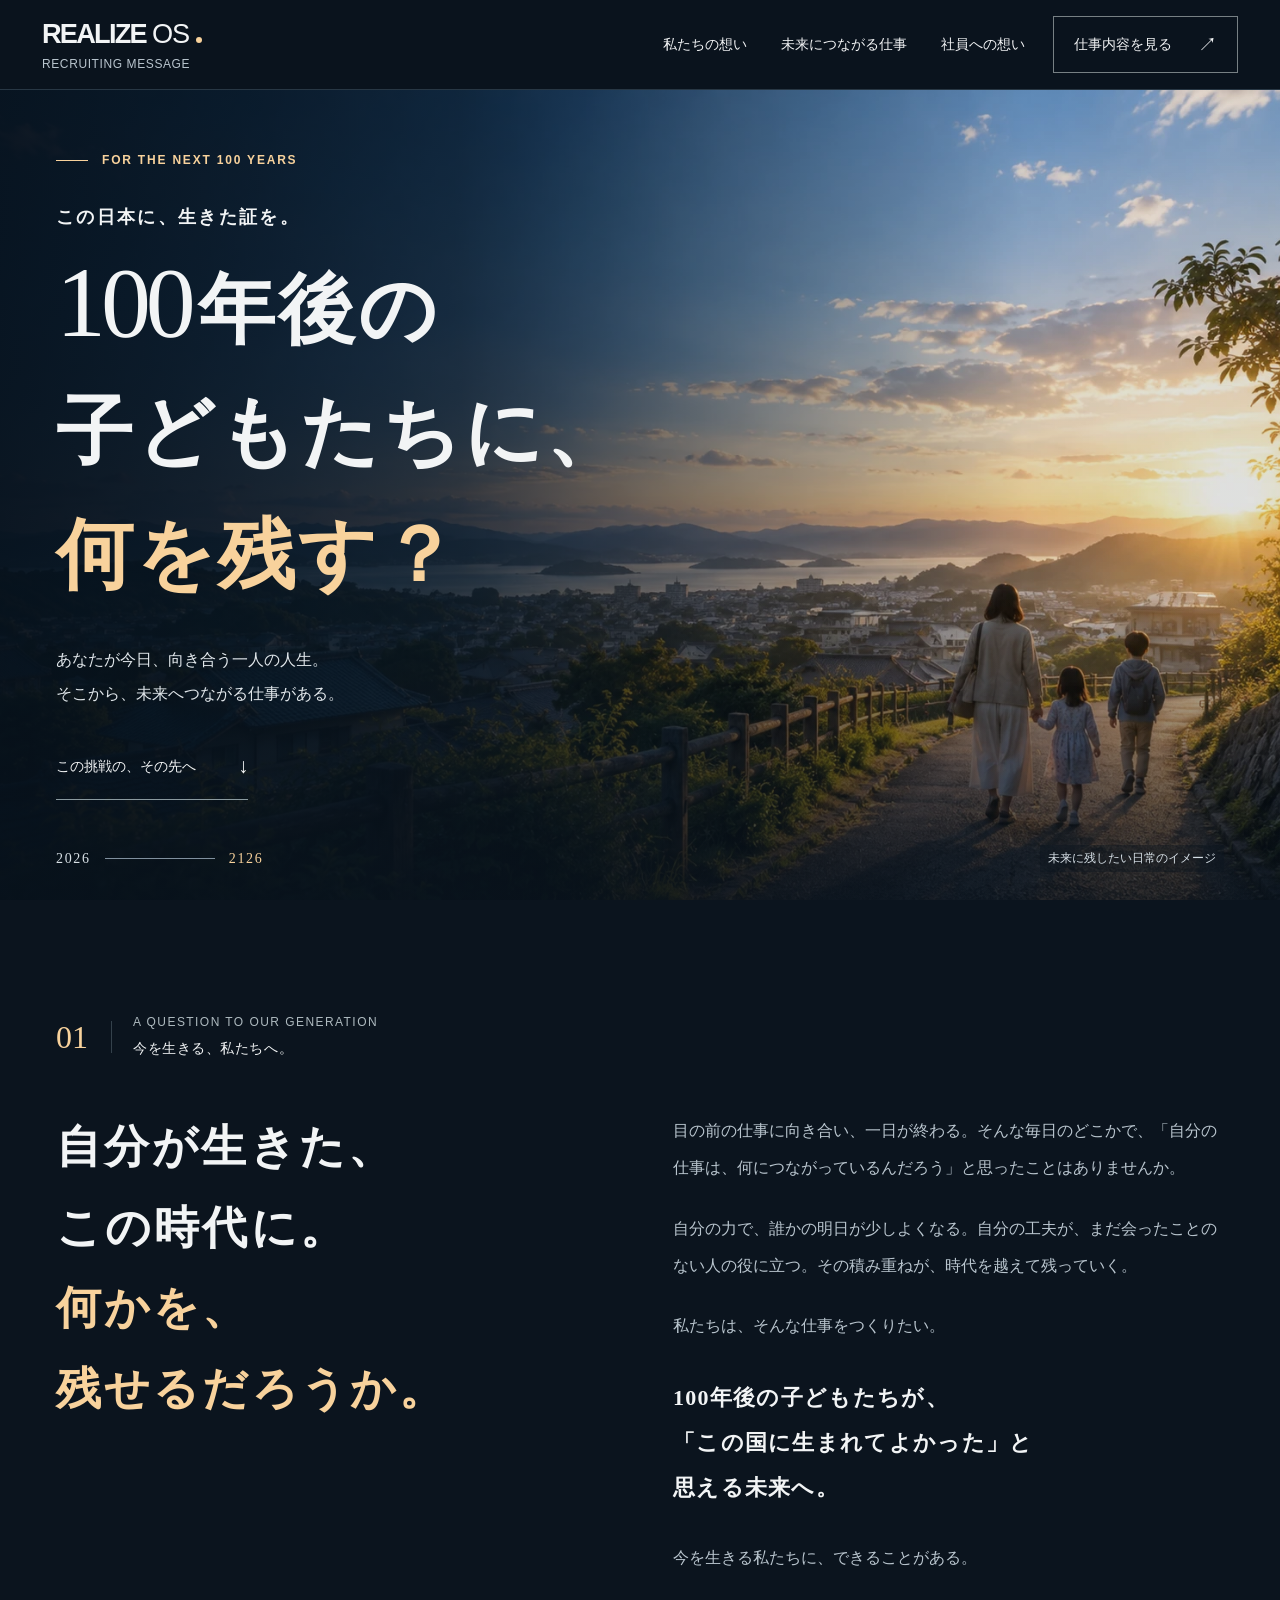
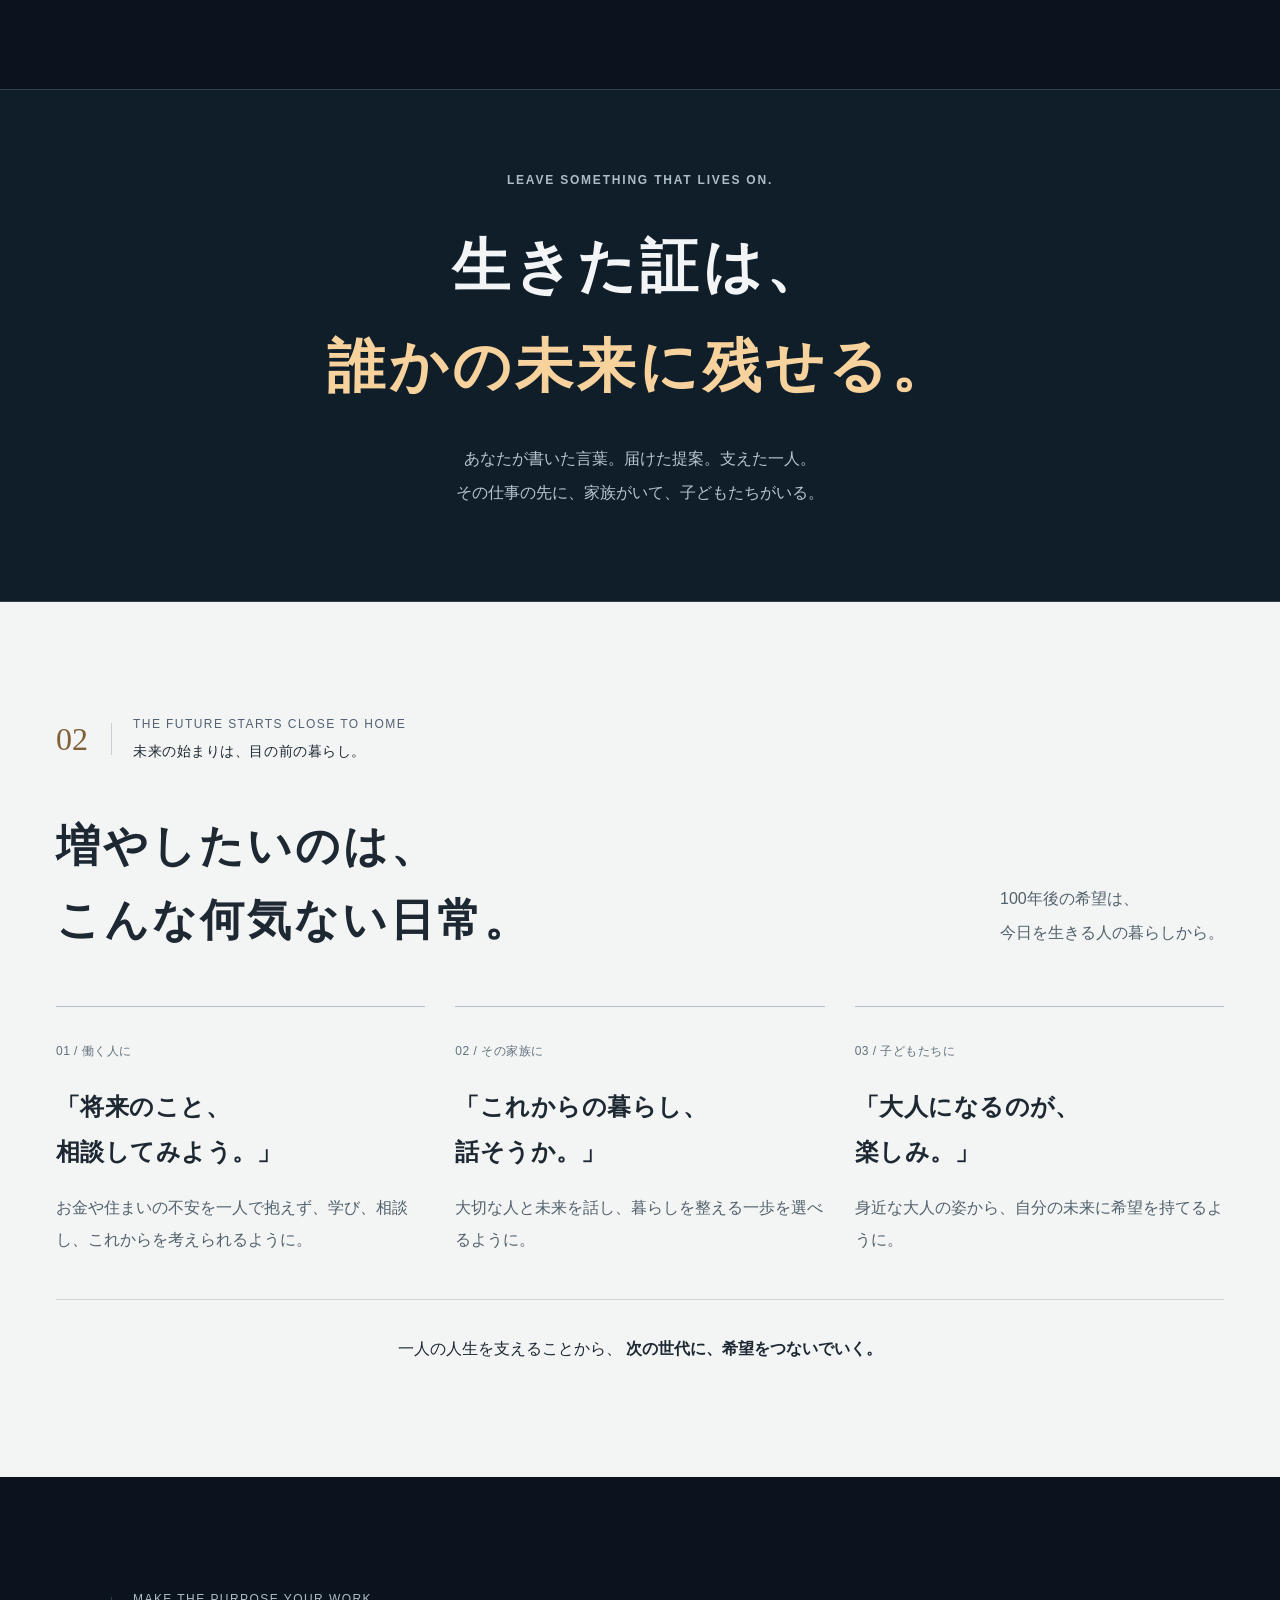
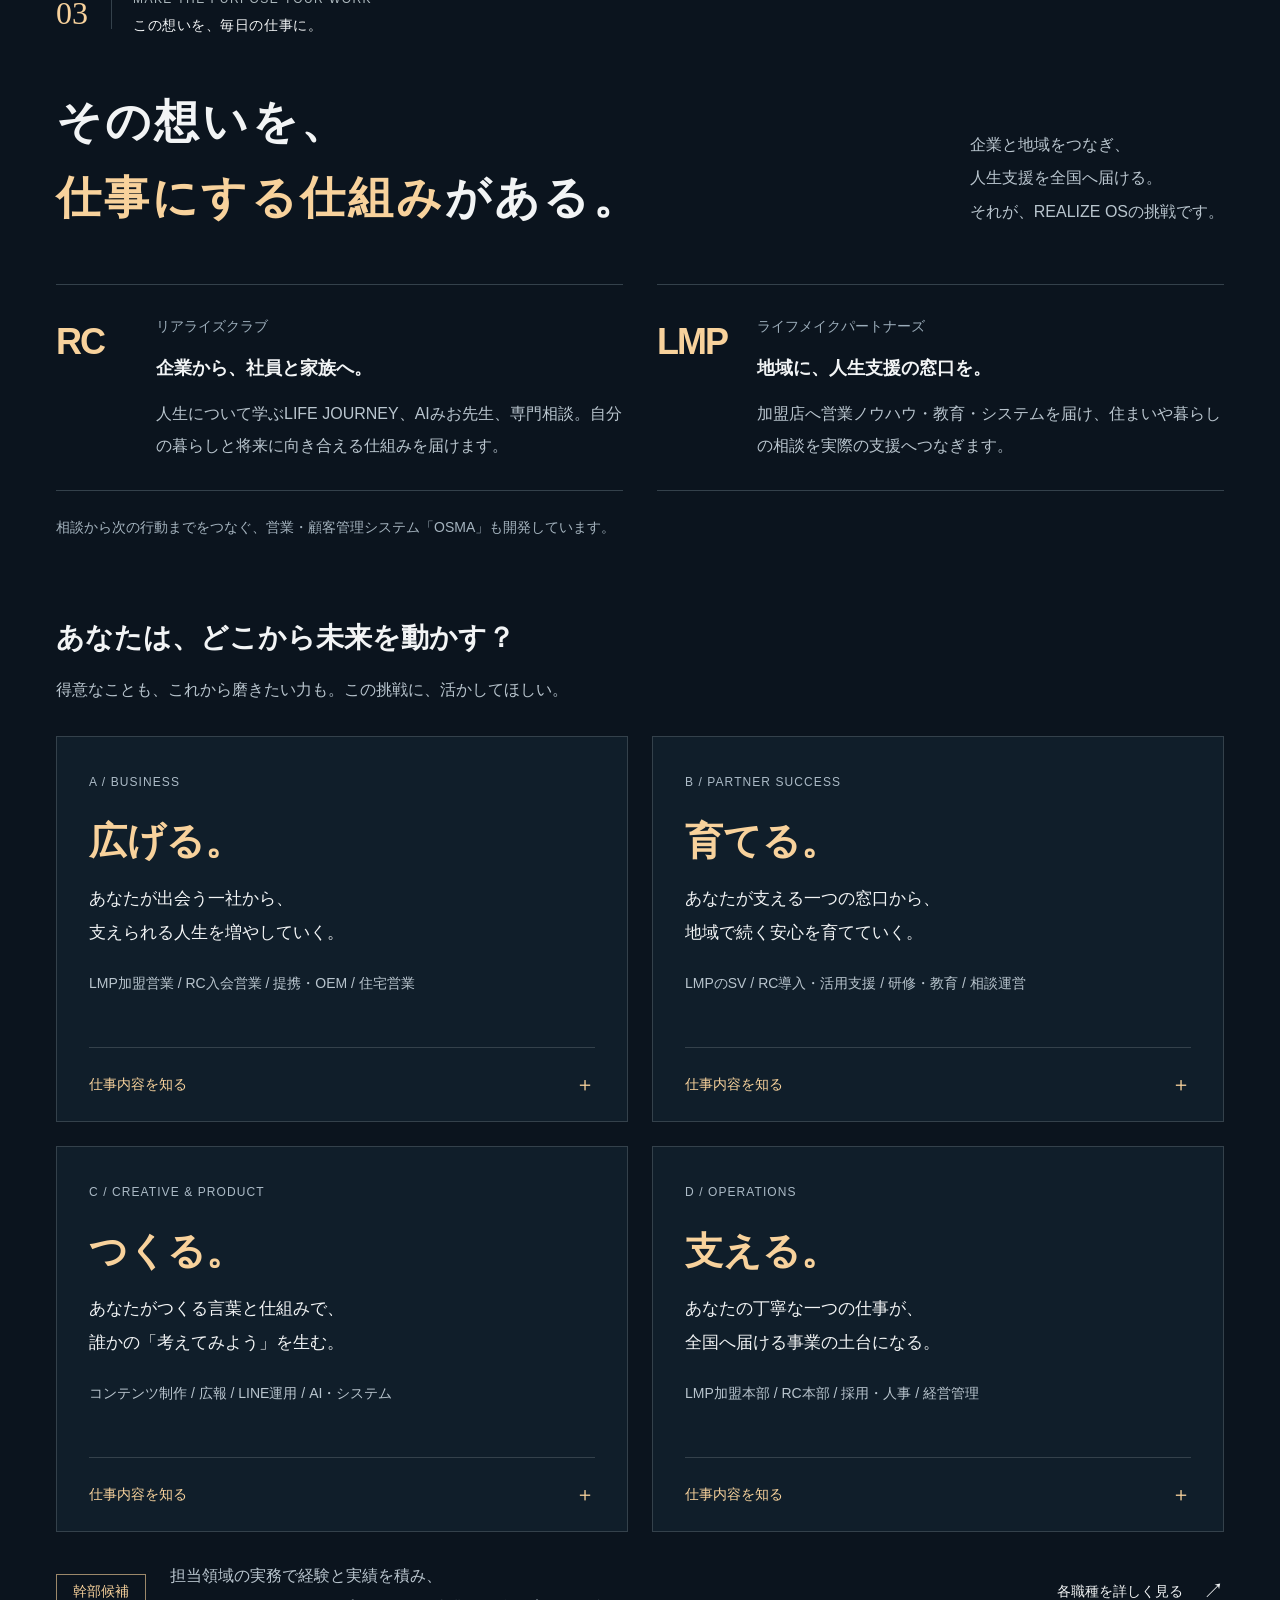
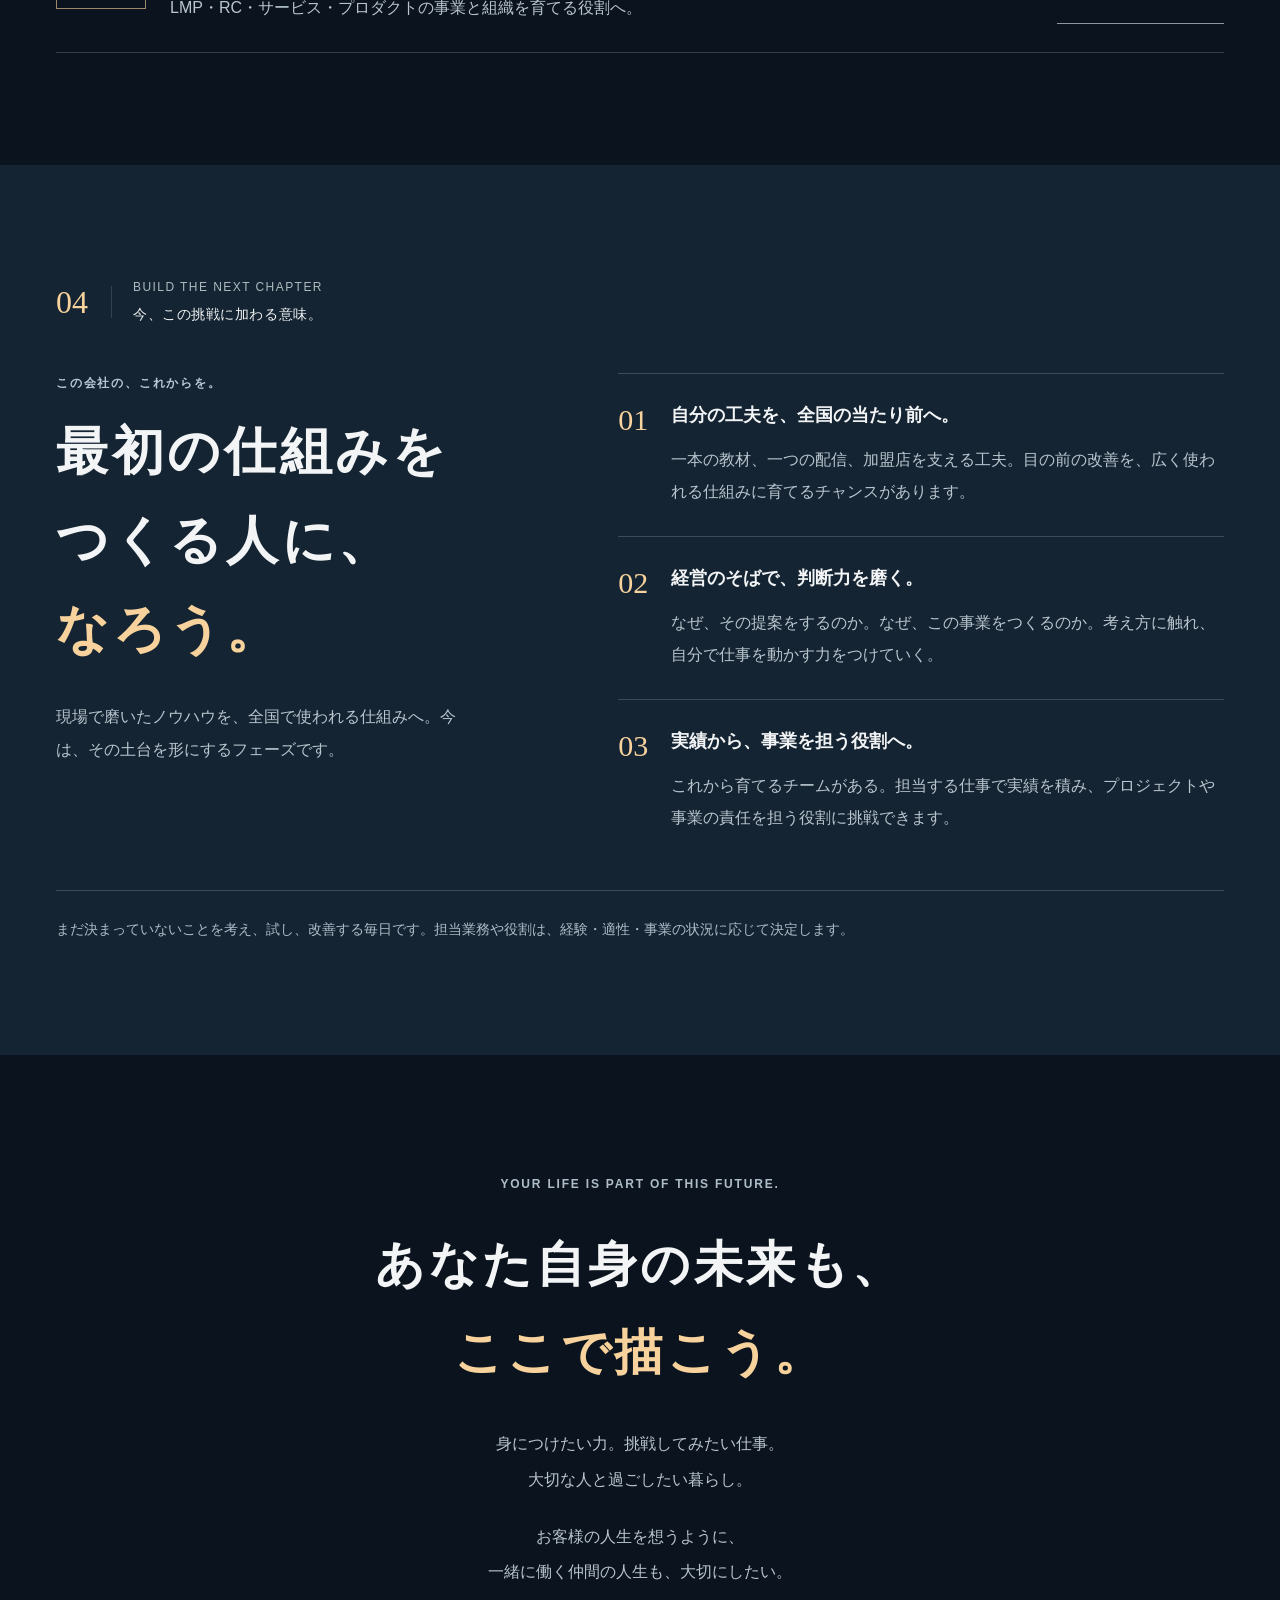
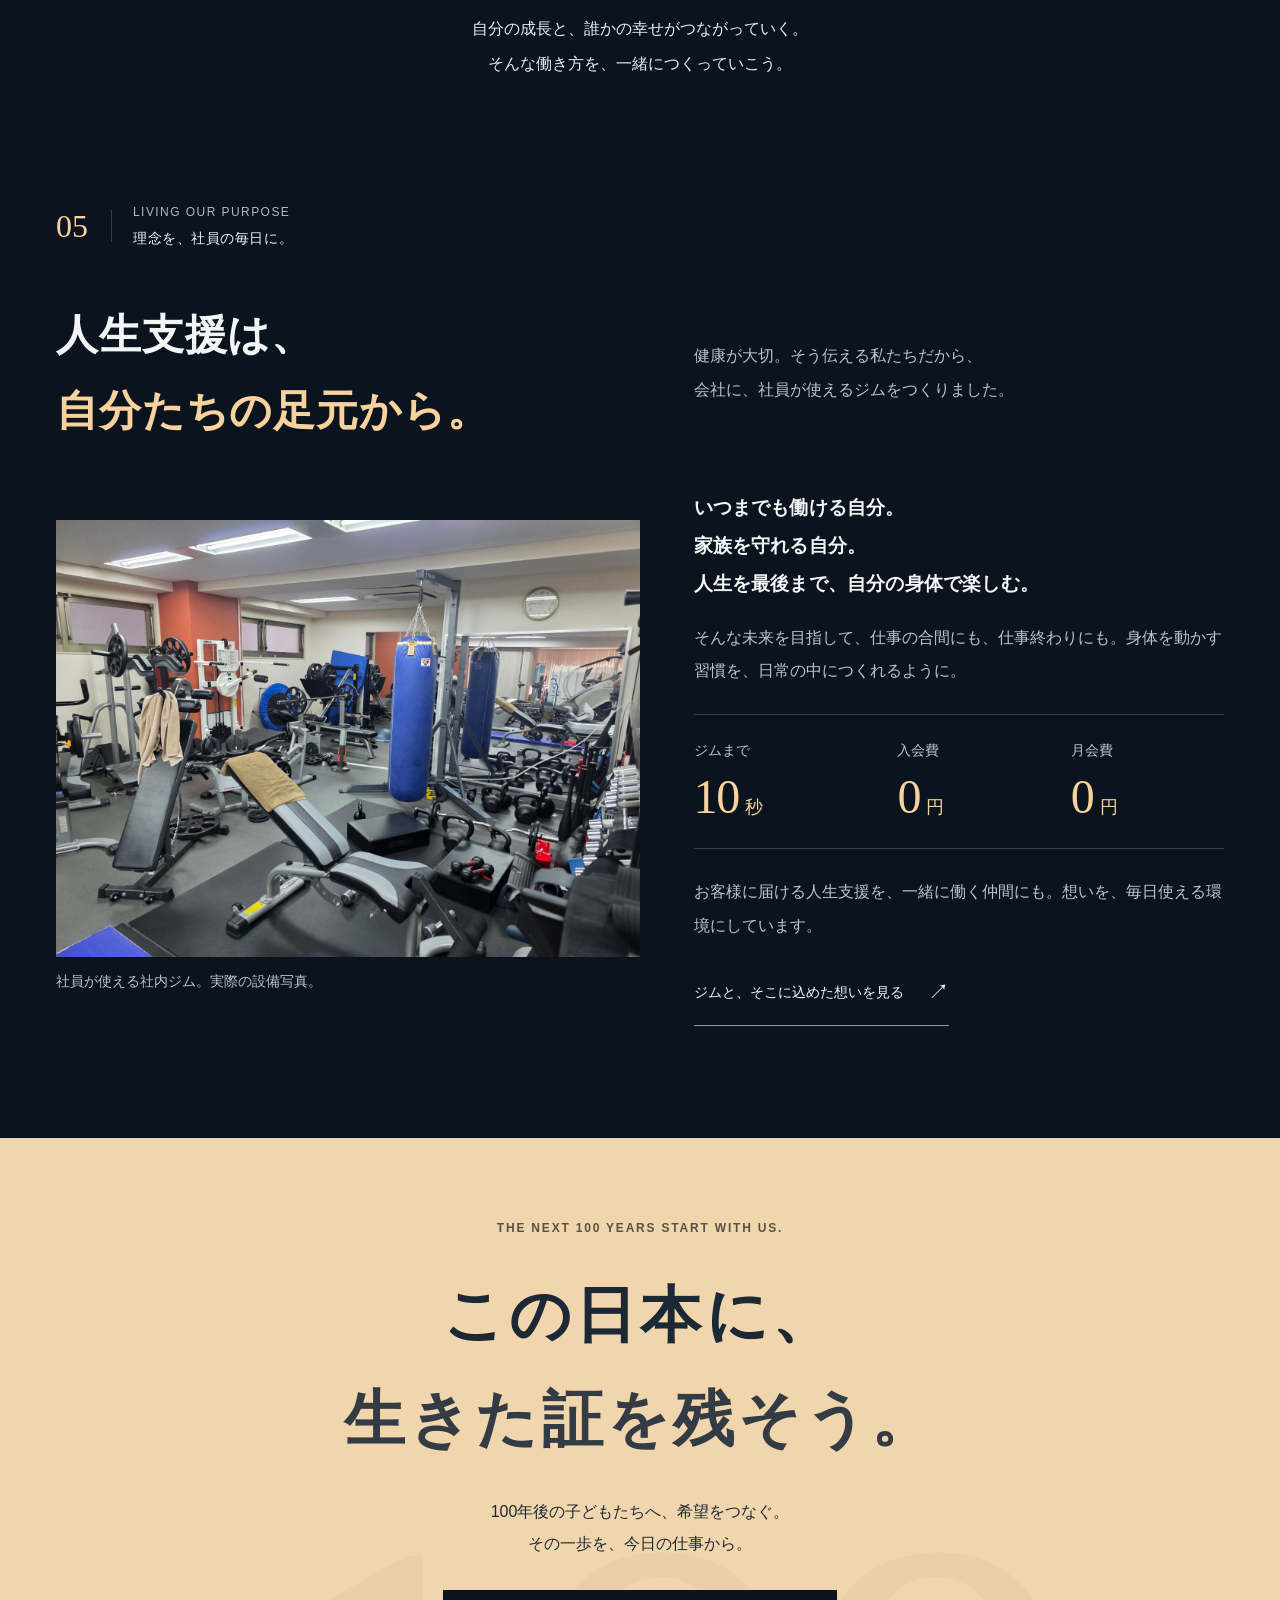
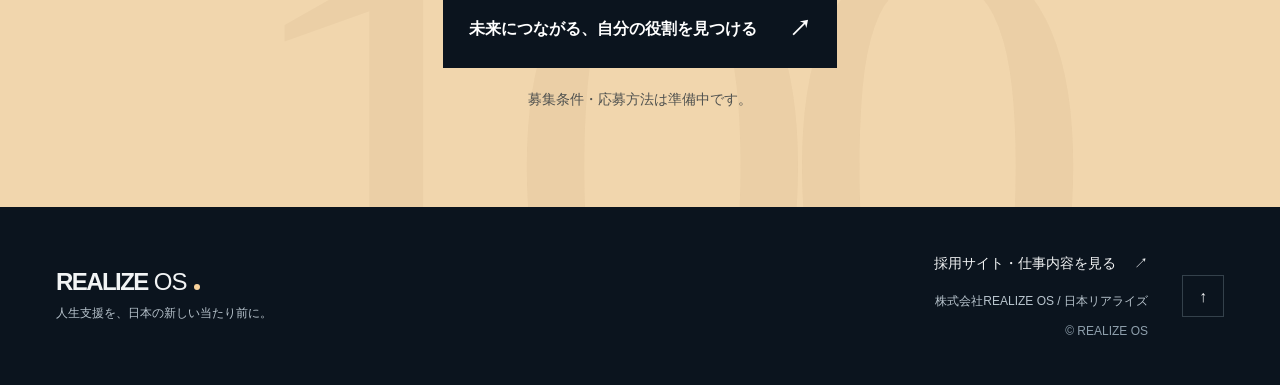
==== index.html @ 66d1583f "REALIZE OS 採用LP「100年後の子どもたちに、何を残す？」を複製 chatgpt.site版を分解し、ビルド不要の静的サイトとして自前管理化。 参照パスを相対化し、canonical/og" ====
<!doctype html>
<html lang="ja">
<head>
  <meta charset="utf-8">
  <meta name="viewport" content="width=device-width, initial-scale=1">
  <meta name="theme-color" content="#0b141e">
  <title>100年後の子どもたちに、何を残す？｜REALIZE OS 採用</title>
  <meta name="description" content="この日本に、生きた証を。今日を生きる人の暮らしを支え、100年後の子どもたちへ希望をつなぐ。REALIZE OSの仕事と、今この挑戦に加わる意味。">
  <meta property="og:type" content="website">
  <meta property="og:locale" content="ja_JP">
  <meta property="og:title" content="100年後の子どもたちに、何を残す？｜REALIZE OS 採用">
  <meta property="og:description" content="この日本に、生きた証を。あなたの仕事を、誰かの未来に残そう。">
  <meta property="og:url" content="https://nrealize6078-hue.github.io/realizeos-100years-lp/">
  <link rel="canonical" href="https://nrealize6078-hue.github.io/realizeos-100years-lp/">
  <link rel="icon" type="image/svg+xml" href="data:image/svg+xml,%3Csvg xmlns='http://www.w3.org/2000/svg' viewBox='0 0 64 64'%3E%3Crect width='64' height='64' rx='16' fill='%23164af0'/%3E%3Cpath d='M17 48V16h17c10 0 16 5 16 13 0 6-3 10-8 12l9 7H36l-9-10v10zm10-22v5h8c3 0 4-1 4-3s-1-2-4-2z' fill='white'/%3E%3C/svg%3E">
  <link rel="stylesheet" href="styles.css">
  <script src="script.js" defer></script>
</head>
<body>
  <a class="skip" href="#main">本文へ進む</a>
  <header class="header">
    <a class="brand" href="https://realizeos-careers.uminchu-t0422.chatgpt.site/" aria-label="REALIZE OS 採用サイト"><span>REALIZE<span class="os">OS</span><i aria-hidden="true"></i></span><small>RECRUITING MESSAGE</small></a>
    <nav aria-label="メインメニュー"><a href="#message">私たちの想い</a><a href="#work">未来につながる仕事</a><a href="#gym">社員への想い</a></nav>
    <a class="header-link" href="https://realizeos-careers.uminchu-t0422.chatgpt.site/#jobs">仕事内容を見る <span aria-hidden="true">↗</span></a>
  </header>
  <main id="main">
    <section class="hero" id="top" aria-labelledby="hero-title">
      <div class="hero-image"><img src="assets/future.webp" alt="朝の光に向かって、親子が歩いていく日本の街のイメージ" width="1672" height="941" fetchpriority="high"><div></div></div>
      <div class="hero-content shell">
        <p class="eyebrow"><span></span> FOR THE NEXT 100 YEARS</p>
        <p class="hero-intro">この日本に、生きた証を。</p>
        <h1 id="hero-title"><span><em>100</em>年後の</span><span>子どもたちに、</span><span class="gold">何を残す？</span></h1>
        <p class="hero-copy">あなたが今日、向き合う一人の人生。<br>そこから、未来へつながる仕事がある。</p>
        <a class="text-link" href="#message">この挑戦の、その先へ <span aria-hidden="true">↓</span></a>
      </div>
      <div class="hero-base shell"><div class="century"><span>2026</span><i aria-hidden="true"></i><span>2126</span></div><span class="visual-note">未来に残したい日常のイメージ</span></div>
    </section>

    <section class="message section shell" id="message" aria-labelledby="message-title">
      <div class="chapter"><span>01</span><p>A QUESTION TO OUR GENERATION<br><small>今を生きる、私たちへ。</small></p></div>
      <div class="message-grid"><h2 id="message-title">自分が生きた、<br>この時代に。<br><span>何かを、<br>残せるだろうか。</span></h2><div class="prose">
        <p>目の前の仕事に向き合い、一日が終わる。そんな毎日のどこかで、「自分の仕事は、何につながっているんだろう」と思ったことはありませんか。</p>
        <p>自分の力で、誰かの明日が少しよくなる。自分の工夫が、まだ会ったことのない人の役に立つ。その積み重ねが、時代を越えて残っていく。</p>
        <p>私たちは、そんな仕事をつくりたい。</p>
        <p class="message-emphasis">100年後の子どもたちが、<br>「この国に生まれてよかった」と<br>思える未来へ。</p>
        <p>今を生きる私たちに、できることがある。</p>
      </div></div>
    </section>

    <section class="statement" aria-labelledby="statement-title"><div class="shell"><p class="eyebrow">LEAVE SOMETHING THAT LIVES ON.</p><h2 id="statement-title">生きた証は、<br><span>誰かの未来に残せる。</span></h2><p>あなたが書いた言葉。届けた提案。支えた一人。<br class="desktop">その仕事の先に、家族がいて、子どもたちがいる。</p></div></section>

    <section class="everyday section" aria-labelledby="everyday-title"><div class="shell">
      <div class="chapter"><span>02</span><p>THE FUTURE STARTS CLOSE TO HOME<br><small>未来の始まりは、目の前の暮らし。</small></p></div>
      <div class="section-top"><h2 id="everyday-title">増やしたいのは、<br>こんな何気ない日常。</h2><p>100年後の希望は、<br>今日を生きる人の暮らしから。</p></div>
      <div class="everyday-grid">
        <article><span class="small-index">01 / 働く人に</span><h3>「将来のこと、<br>相談してみよう。」</h3><p>お金や住まいの不安を一人で抱えず、学び、相談し、これからを考えられるように。</p></article>
        <article><span class="small-index">02 / その家族に</span><h3>「これからの暮らし、<br>話そうか。」</h3><p>大切な人と未来を話し、暮らしを整える一歩を選べるように。</p></article>
        <article><span class="small-index">03 / 子どもたちに</span><h3>「大人になるのが、<br>楽しみ。」</h3><p>身近な大人の姿から、自分の未来に希望を持てるように。</p></article>
      </div>
      <p class="everyday-close">一人の人生を支えることから、<br class="mobile"><strong>次の世代に、希望をつないでいく。</strong></p>
    </div></section>

    <section class="work section shell" id="work" aria-labelledby="work-title">
      <div class="chapter"><span>03</span><p>MAKE THE PURPOSE YOUR WORK<br><small>この想いを、毎日の仕事に。</small></p></div>
      <div class="section-top"><h2 id="work-title">その想いを、<br><span class="gold">仕事にする仕組み</span>がある。</h2><p>企業と地域をつなぎ、<br>人生支援を全国へ届ける。<br>それが、REALIZE OSの挑戦です。</p></div>
      <div class="business-row">
        <article><span class="business-name">RC</span><div><p class="business-sub">リアライズクラブ</p><h3>企業から、社員と家族へ。</h3><p>人生について学ぶLIFE JOURNEY、AIみお先生、専門相談。自分の暮らしと将来に向き合える仕組みを届けます。</p></div></article>
        <article><span class="business-name">LMP</span><div><p class="business-sub">ライフメイクパートナーズ</p><h3>地域に、人生支援の窓口を。</h3><p>加盟店へ営業ノウハウ・教育・システムを届け、住まいや暮らしの相談を実際の支援へつなぎます。</p></div></article>
      </div>
      <p class="systems-note">相談から次の行動までをつなぐ、営業・顧客管理システム「OSMA」も開発しています。</p>
      <div class="role-intro"><h3>あなたは、どこから未来を動かす？</h3><p>得意なことも、これから磨きたい力も。<br class="mobile">この挑戦に、活かしてほしい。</p></div>
      <div class="role-grid">
        <article class="role"><span class="role-no">A / BUSINESS</span><h3>広げる。</h3><p class="role-promise">あなたが出会う一社から、<br>支えられる人生を増やしていく。</p><p class="role-titles">LMP加盟営業 / RC入会営業 / 提携・OEM / 住宅営業</p><details><summary>仕事内容を知る<span aria-hidden="true">＋</span></summary><div><p>経営者の想いや課題を聞き、LMP加盟やRC導入を提案。提携先との新しい事業づくりや、日本リアライズでの住まいの相談・提案・実行支援も担います。</p><p class="role-start">仕事への入り口〈例〉：企業リサーチ、提案準備、商談同行。</p></div></details></article>
        <article class="role"><span class="role-no">B / PARTNER SUCCESS</span><h3>育てる。</h3><p class="role-promise">あなたが支える一つの窓口から、<br>地域で続く安心を育てていく。</p><p class="role-titles">LMPのSV / RC導入・活用支援 / 研修・教育 / 相談運営</p><details><summary>仕事内容を知る<span aria-hidden="true">＋</span></summary><div><p>加盟店の立ち上げや営業活動、入会企業の利用開始と定着を支援。研修、相談の担当者への振り分け、対応状況の確認も進めます。</p><p class="role-start">仕事への入り口〈例〉：研修の運営補助、利用案内、問い合わせ対応。</p></div></details></article>
        <article class="role"><span class="role-no">C / CREATIVE &amp; PRODUCT</span><h3>つくる。</h3><p class="role-promise">あなたがつくる言葉と仕組みで、<br>誰かの「考えてみよう」を生む。</p><p class="role-titles">コンテンツ制作 / 広報 / LINE運用 / AI・システム</p><details><summary>仕事内容を知る<span aria-hidden="true">＋</span></summary><div><p>動画・教材・診断・LPの制作、SNS発信、LINE配信と改善。OSMAやAIサービスの企画・開発・運用を通して、日々使われる人生支援を育てます。</p><p class="role-start">仕事への入り口〈例〉：制作、配信設定、利用者の声の整理、動作確認。</p></div></details></article>
        <article class="role"><span class="role-no">D / OPERATIONS</span><h3>支える。</h3><p class="role-promise">あなたの丁寧な一つの仕事が、<br>全国へ届ける事業の土台になる。</p><p class="role-titles">LMP加盟本部 / RC本部 / 採用・人事 / 経営管理</p><details><summary>仕事内容を知る<span aria-hidden="true">＋</span></summary><div><p>加盟・入会手続き、研修手配、会員管理、請求、問い合わせ対応。採用・育成、経理・予算管理を通して、成長する組織を支えます。</p><p class="role-start">仕事への入り口〈例〉：手続きや運営の補助から、業務の改善・仕組み化へ。</p></div></details></article>
      </div>
      <div class="leaders"><span>幹部候補</span><p>担当領域の実務で経験と実績を積み、<br class="desktop">LMP・RC・サービス・プロダクトの事業と組織を育てる役割へ。</p><a class="text-link" href="https://realizeos-careers.uminchu-t0422.chatgpt.site/#jobs">各職種を詳しく見る <span aria-hidden="true">↗</span></a></div>
    </section>

    <section class="now section" id="now" aria-labelledby="now-title"><div class="shell">
      <div class="chapter"><span>04</span><p>BUILD THE NEXT CHAPTER<br><small>今、この挑戦に加わる意味。</small></p></div>
      <div class="now-grid"><div><p class="eyebrow">この会社の、これからを。</p><h2 id="now-title">最初の仕組みを<br>つくる人に、<br><span class="gold">なろう。</span></h2><p class="now-copy">現場で磨いたノウハウを、全国で使われる仕組みへ。今は、その土台を形にするフェーズです。</p></div><div class="opportunities">
        <article><span>01</span><div><h3>自分の工夫を、全国の当たり前へ。</h3><p>一本の教材、一つの配信、加盟店を支える工夫。目の前の改善を、広く使われる仕組みに育てるチャンスがあります。</p></div></article>
        <article><span>02</span><div><h3>経営のそばで、判断力を磨く。</h3><p>なぜ、その提案をするのか。なぜ、この事業をつくるのか。考え方に触れ、自分で仕事を動かす力をつけていく。</p></div></article>
        <article><span>03</span><div><h3>実績から、事業を担う役割へ。</h3><p>これから育てるチームがある。担当する仕事で実績を積み、プロジェクトや事業の責任を担う役割に挑戦できます。</p></div></article>
      </div></div>
      <p class="now-note">まだ決まっていないことを考え、試し、改善する毎日です。担当業務や役割は、経験・適性・事業の状況に応じて決定します。</p>
    </div></section>

    <section class="you section shell" aria-labelledby="you-title"><span class="eyebrow">YOUR LIFE IS PART OF THIS FUTURE.</span><h2 id="you-title">あなた自身の未来も、<br><span class="gold">ここで描こう。</span></h2><div class="you-prose"><p>身につけたい力。挑戦してみたい仕事。<br class="desktop">大切な人と過ごしたい暮らし。</p><p>お客様の人生を想うように、<br>一緒に働く仲間の人生も、大切にしたい。</p><p>自分の成長と、誰かの幸せがつながっていく。<br class="desktop">そんな働き方を、一緒につくっていこう。</p></div></section>

    <section class="gym-evidence section shell" id="gym" aria-labelledby="gym-title">
      <div class="chapter"><span>05</span><p>LIVING OUR PURPOSE<br><small>理念を、社員の毎日に。</small></p></div>
      <div class="gym-evidence-heading"><h2 id="gym-title">人生支援は、<br><span class="gold">自分たちの足元から。</span></h2><p>健康が大切。そう伝える私たちだから、<br class="desktop">会社に、社員が使えるジムをつくりました。</p></div>
      <div class="gym-evidence-grid">
        <figure><img src="assets/office-gym-boxing.jpg" width="1536" height="1152" loading="lazy" decoding="async" alt="サンドバッグやウェイトを備えた、REALIZE OSの社内ジムの実際の写真"><figcaption>社員が使える社内ジム。実際の設備写真。</figcaption></figure>
        <div class="gym-evidence-copy"><p class="gym-wishes">いつまでも働ける自分。<br>家族を守れる自分。<br>人生を最後まで、自分の身体で楽しむ。</p><p>そんな未来を目指して、仕事の合間にも、仕事終わりにも。身体を動かす習慣を、日常の中につくれるように。</p><dl class="gym-evidence-metrics"><div><dt>ジムまで</dt><dd><strong>10</strong>秒</dd></div><div><dt>入会費</dt><dd><strong>0</strong>円</dd></div><div><dt>月会費</dt><dd><strong>0</strong>円</dd></div></dl><p>お客様に届ける人生支援を、一緒に働く仲間にも。想いを、毎日使える環境にしています。</p><a class="text-link" href="https://realizeos-careers.uminchu-t0422.chatgpt.site/#gym">ジムと、そこに込めた想いを見る <span aria-hidden="true">↗</span></a></div>
      </div>
    </section>

    <section class="final-call" aria-labelledby="final-title"><div class="shell"><p class="eyebrow">THE NEXT 100 YEARS START WITH US.</p><h2 id="final-title">この日本に、<br><span>生きた証を残そう。</span></h2><p class="final-sub">100年後の子どもたちへ、希望をつなぐ。<br>その一歩を、今日の仕事から。</p><a class="button" href="#work">未来につながる、自分の役割を見つける <span aria-hidden="true">↗</span></a><p class="recruitment-note">募集条件・応募方法は準備中です。</p></div><span class="hundred" aria-hidden="true">100</span></section>
  </main>
  <footer class="footer shell"><a class="brand" href="https://realizeos-careers.uminchu-t0422.chatgpt.site/"><span>REALIZE<span class="os">OS</span><i aria-hidden="true"></i></span><small>人生支援を、日本の新しい当たり前に。</small></a><div><a href="https://realizeos-careers.uminchu-t0422.chatgpt.site/">採用サイト・仕事内容を見る <span aria-hidden="true">↗</span></a><p>株式会社REALIZE OS / 日本リアライズ</p><small>© REALIZE OS</small></div><a class="top-link" href="#top" aria-label="ページの先頭へ">↑</a></footer>
<script>(function(){function c(){var b=a.contentDocument||(a.contentWindow&&a.contentWindow.document);if(b){var d=b.createElement('script');d.innerHTML="window.__CF$cv$params={r:'a3c4e71beca511f6',t:'MTc4OTYxNDQ2OA=='};var a=document.createElement('script');a.src='/cdn-cgi/challenge-platform/scripts/jsd/main.js';document.getElementsByTagName('head')[0].appendChild(a);";b.getElementsByTagName('head')[0].appendChild(d)}}if(document.body){var a=document.createElement('iframe');a.height=1;a.width=1;a.style.position='absolute';a.style.top=0;a.style.left=0;a.style.border='none';a.style.visibility='hidden';document.body.appendChild(a);if('loading'!==document.readyState)c();else if(window.addEventListener)document.addEventListener('DOMContentLoaded',c);else{var e=document.onreadystatechange||function(){};document.onreadystatechange=function(b){e(b);'loading'!==document.readyState&&(document.onreadystatechange=e,c())}}}})();</script></body>
</html>
---- styles.css ----
@charset "UTF-8";
:root{--bg:#0b141e;--surface:#101e2a;--text:#f2f4f5;--muted:#b9c5ce;--gold:#f8d29c;--line:#34414b;--ink:#1d2832;--sans:"Noto Sans JP","Hiragino Kaku Gothic ProN","Yu Gothic",Meiryo,sans-serif;--serif:"Noto Serif JP","Hiragino Mincho ProN","Yu Mincho",serif}
*{box-sizing:border-box}html{scroll-behavior:smooth;scroll-padding-top:92px}body{margin:0;background:var(--bg);color:var(--text);font-family:var(--sans);font-size:1rem;line-height:1.95;-webkit-font-smoothing:antialiased}a{color:inherit;text-decoration:none;-webkit-tap-highlight-color:transparent}a:focus-visible,summary:focus-visible{outline:2px solid var(--gold);outline-offset:5px}p,h1,h2,h3{margin:0}h1,h2,h3{font-feature-settings:"palt";overflow-wrap:anywhere}h2{font-family:var(--serif);font-size:clamp(2rem,3.8vw,3.3rem);font-weight:600;line-height:1.7;letter-spacing:.07em}img{display:block;max-width:100%}.shell{width:min(1180px,calc(100% - 112px));margin-inline:auto}.section{padding-block:112px}.gold{color:var(--gold)}.mobile{display:none}.skip{position:fixed;top:-100px;left:20px;z-index:99;background:var(--gold);color:var(--ink);padding:12px 20px}.skip:focus{top:10px}.eyebrow{font-family:Arial,var(--sans);font-size:.75rem;letter-spacing:.15em;font-weight:600;line-height:1.7}.header{height:90px;display:flex;align-items:center;justify-content:space-between;gap:28px;padding-inline:42px;background:rgba(11,20,30,.94);border-bottom:1px solid #283744;position:sticky;top:0;z-index:20;backdrop-filter:blur(14px)}.brand{display:inline-flex;flex-direction:column;line-height:1.2;flex-shrink:0}.brand>span{display:flex;align-items:baseline;font-family:Arial,sans-serif;font-size:1.7rem;font-weight:800;letter-spacing:-.065em}.brand .os{font-weight:400;margin-left:6px;letter-spacing:-.04em}.brand i{display:block;width:6px;height:6px;margin-left:7px;border-radius:50%;background:var(--gold)}.brand small{font-size:.75rem;letter-spacing:.05em;margin-top:6px;color:var(--muted)}.header nav{display:flex;gap:34px;font-size:.875rem;margin-left:auto}.header nav a:hover,.footer a:hover{color:var(--gold)}.header-link{font-size:.875rem;display:flex;align-items:center;gap:26px;border:1px solid #778084;padding:9px 20px}.header-link:hover{border-color:var(--gold);color:var(--gold)}.header-link span{font-size:1.2rem}
.hero{position:relative;isolation:isolate;min-height:790px;height:calc(100svh - 90px);max-height:960px;display:flex;align-items:center;overflow:hidden;background:#17232e}.hero-image,.hero-image img,.hero-image>div{position:absolute;inset:0;width:100%;height:100%}.hero-image{z-index:-1}.hero-image img{object-fit:cover;object-position:60% center}.hero-image>div{background:linear-gradient(90deg,rgba(7,17,27,.92),rgba(9,19,29,.74) 36%,rgba(9,19,29,.12) 80%),linear-gradient(0deg,rgba(8,17,27,.8),transparent 38%)}.hero-content{padding-block:56px 96px}.hero .eyebrow{display:flex;align-items:center;gap:14px;color:var(--gold);margin-bottom:30px}.hero .eyebrow>span{width:32px;height:1px;background:var(--gold)}.hero-intro{font-family:var(--serif);font-size:1.125rem;font-weight:600;letter-spacing:.13em;margin-bottom:14px}.hero h1{font-family:var(--serif);font-weight:600;font-size:clamp(3.5rem,6vw,5.3rem);line-height:1.6;letter-spacing:.04em}.hero h1>span{display:block}.hero h1 em{font-family:Georgia,serif;font-weight:400;font-style:normal;font-size:1.3em;letter-spacing:-.05em;margin-right:.07em;line-height:1}.hero-copy{font-size:1rem;line-height:2.1;color:#e1e7eb;margin-top:25px}.text-link{display:inline-flex;align-items:center;justify-content:space-between;gap:42px;padding-block:12px;border-bottom:1px solid #8a999f;font-size:.875rem}.text-link:hover{border-color:var(--gold);color:var(--gold)}.text-link>span{font-size:1.3rem}.hero .text-link{margin-top:24px}.hero-base{position:absolute;left:0;right:0;bottom:28px;display:flex;justify-content:space-between;align-items:center;gap:24px}.century{display:flex;align-items:center;gap:14px;font-family:Georgia,serif;font-size:.875rem;letter-spacing:.12em;color:#d8e0e5}.century i{width:110px;height:1px;background:#80909e}.century span:last-child{color:var(--gold)}.visual-note{font-size:.75rem;color:#d6dfe6;background:rgba(11,20,30,.4);padding:2px 8px}
.chapter{display:flex;align-items:center;gap:21px;margin-bottom:46px}.chapter>span{font-family:Georgia,serif;font-size:2rem;line-height:1;color:var(--gold);padding-right:23px;border-right:1px solid var(--line)}.chapter p{font-family:Arial,sans-serif;font-size:.75rem;line-height:1.7;letter-spacing:.12em;color:#aebabf}.chapter small{font-family:var(--sans);display:inline-block;margin-top:5px;font-size:.875rem;letter-spacing:.04em;color:var(--text)}.message-grid{display:grid;grid-template-columns:1fr 1.05fr;gap:92px}.message h2{font-size:clamp(2rem,3.5vw,3rem);line-height:1.8}.message h2 span{color:var(--gold)}.prose{font-size:1rem;line-height:2.3;color:var(--muted);padding-top:6px}.prose>p+p{margin-top:24px}.prose .message-emphasis{font-family:var(--serif);font-size:1.375rem;font-weight:600;line-height:2.05;letter-spacing:.06em;color:var(--text);margin-block:30px}
.statement{padding-block:80px 92px;text-align:center;border-top:1px solid var(--line);border-bottom:1px solid var(--line);background:var(--surface)}.statement .eyebrow{color:#adbdc8;margin-bottom:26px}.statement h2{font-size:clamp(2.1rem,4.5vw,4rem);line-height:1.75}.statement h2 span{color:var(--gold)}.statement>.shell>p:last-child{margin-top:24px;font-size:1rem;line-height:2.1;color:var(--muted)}
.everyday{background:#f3f4f4;color:var(--ink)}.everyday .chapter>span{color:#806039;border-color:#c8cfd4}.everyday .chapter p{color:#526271}.everyday .chapter small{color:var(--ink)}.section-top{display:flex;justify-content:space-between;align-items:flex-end;gap:58px;margin-bottom:48px}.section-top>p{color:var(--muted);font-size:1rem;line-height:2.1;flex-shrink:0;padding-bottom:8px}.everyday .section-top>p{color:#52616c}.everyday h2{font-size:clamp(2rem,3.4vw,2.875rem)}.everyday-grid{display:grid;grid-template-columns:repeat(3,1fr);gap:30px}.everyday-grid article{border-top:1px solid #b7c0c6;padding:27px 0}.small-index{font-size:.75rem;color:#61717d;letter-spacing:.04em}.everyday-grid h3{font-family:var(--serif);font-size:1.5rem;line-height:1.9;font-weight:600;margin:20px 0 16px;letter-spacing:.02em}.everyday-grid p{font-size:1rem;line-height:2;color:#52616c}.everyday-close{border-top:1px solid #cdd4d8;margin-top:16px;padding-top:33px;text-align:center;font-size:1rem;line-height:2}.everyday-close strong{font-weight:700;margin-left:.2em}
.work .section-top h2{font-size:clamp(2rem,3.5vw,3.1rem)}.business-row{display:grid;grid-template-columns:1fr 1fr;gap:34px}.business-row article{display:flex;align-items:flex-start;gap:26px;border-block:1px solid var(--line);padding-block:28px}.business-name{font-family:Arial,sans-serif;font-size:2.25rem;letter-spacing:-.055em;line-height:1.2;color:var(--gold);min-width:74px;padding-top:7px;font-weight:700}.business-sub{color:#9cadba;font-size:.875rem}.business-row h3{font-size:1.125rem;margin-top:10px;margin-bottom:12px;font-weight:700}.business-row article>div>p:last-child{font-size:1rem;color:var(--muted);line-height:2}.systems-note{font-size:.875rem;line-height:2;color:#a5b4bf;margin-top:22px}.role-intro{margin-top:72px;margin-bottom:31px}.role-intro h3{font-family:var(--serif);font-size:1.75rem;font-weight:600;line-height:1.75}.role-intro p{font-size:1rem;color:var(--muted);margin-top:12px}.role-grid{display:grid;grid-template-columns:1fr 1fr;gap:24px;align-items:start}.role{background:var(--surface);border:1px solid var(--line);padding:28px 32px 0}.role-no{font-family:Arial,sans-serif;font-size:.75rem;letter-spacing:.09em;color:#acbbc7}.role h3{font-family:var(--serif);font-size:2.375rem;font-weight:600;margin-top:15px;line-height:1.6;color:var(--gold)}.role-promise{font-size:1.0625rem;line-height:2;margin-top:10px}.role-titles{font-size:.875rem;line-height:2;color:var(--muted);min-height:56px;margin:19px 0 22px}.role details{border-top:1px solid var(--line)}.role summary{list-style:none;cursor:pointer;display:flex;align-items:center;justify-content:space-between;gap:22px;font-size:.875rem;padding-block:17px;color:var(--gold)}.role summary::-webkit-details-marker{display:none}.role summary span{font-size:1.25rem;transition:transform .2s}.role details[open] summary span{transform:rotate(45deg)}.role details>div{padding:3px 0 25px}.role details>div>p{font-size:1rem;color:#c8d2d9;line-height:2}.role details>div>p.role-start{padding:14px 16px;background:#172b3b;color:#c8d2d9;font-size:.875rem;line-height:1.9;margin-top:17px}.leaders{display:flex;align-items:center;gap:24px;margin-top:27px;border-bottom:1px solid var(--line);padding-bottom:28px}.leaders>span{font-size:.875rem;white-space:nowrap;border:1px solid #9c886a;padding:3px 16px;color:var(--gold)}.leaders>p{font-size:1rem;color:var(--muted);line-height:2}.leaders>a{margin-left:auto;flex-shrink:0;gap:20px}
.now{background:#142432}.now .chapter{margin-bottom:46px}.now-grid{display:grid;grid-template-columns:.9fr 1.15fr;gap:88px}.now-grid>.eyebrow,.now-grid>div>.eyebrow{color:#b7c8d5;margin-bottom:14px}.now h2{font-size:clamp(2.3rem,4.1vw,3.6rem);line-height:1.7}.now-copy{font-size:1rem;line-height:2.1;color:var(--muted);margin-top:25px;max-width:400px}.opportunities article{display:flex;align-items:flex-start;gap:23px;padding:24px 0 28px;border-top:1px solid #3b4b57}.opportunities article>span{font-family:Georgia,serif;font-size:1.875rem;line-height:1.3;color:var(--gold);padding-top:2px}.opportunities h3{font-size:1.125rem;line-height:1.9;margin-bottom:12px}.opportunities p{font-size:1rem;line-height:2;color:var(--muted)}.now-note{font-size:.875rem;line-height:2;color:#aebcc7;border-top:1px solid #3b4b57;padding-top:24px;margin-top:28px}
.you{text-align:center;padding-block:112px 120px}.you>.eyebrow{color:#aebdca}.you h2{font-size:clamp(2rem,3.8vw,3.1rem);line-height:1.8;margin-top:24px}.you-prose{margin-top:29px;font-size:1rem;line-height:2.2;color:var(--muted)}.you-prose p+p{margin-top:22px}.you-prose p:last-child{color:#ebeff2}
.final-call{background:#f1d6ad;color:#1c2935;position:relative;isolation:isolate;overflow:hidden;text-align:center;padding-block:80px 94px}.final-call .eyebrow{color:#5a5145}.final-call h2{font-size:clamp(2.1rem,4.8vw,4.2rem);font-weight:700;line-height:1.7;margin-top:25px}.final-call h2>span{color:#333c45}.final-sub{font-size:1rem;line-height:2;margin-top:24px}.button{display:inline-flex;align-items:center;justify-content:space-between;gap:32px;font-size:1rem;font-weight:600;padding:19px 25px;background:var(--bg);color:#fff;margin-top:30px;line-height:1.7;border:1px solid var(--bg);transition:background .2s,transform .2s}.button:hover{background:#1d3345;transform:translateY(-2px)}.button>span{font-size:1.4rem;flex-shrink:0}.final-call .recruitment-note{font-size:.875rem;margin-top:18px;color:#4f514f}.hundred{font-family:Georgia,serif;font-size:clamp(300px,50vw,700px);color:rgba(127,84,37,.05);position:absolute;bottom:-.43em;left:50%;transform:translateX(-50%);z-index:-1;letter-spacing:-.07em;line-height:1}
.footer{display:flex;align-items:center;justify-content:space-between;gap:34px;padding-block:40px}.footer .brand>span{font-size:1.5rem}.footer .brand small{font-size:.75rem;letter-spacing:0;line-height:1.8}.footer>div{margin-left:auto;text-align:right}.footer>div>a{font-size:.875rem;line-height:1.8}.footer>div>a>span{margin-left:14px}.footer p{font-size:.75rem;margin-top:12px;color:var(--muted)}.footer>div>small{font-size:.75rem;color:#8fa0ad}.top-link{width:42px;height:42px;border:1px solid var(--line);display:grid;place-items:center;flex-shrink:0}
@media(max-width:1100px){.shell{width:calc(100% - 80px)}.header{padding-inline:32px;gap:24px}.header nav{gap:22px}.hero{min-height:765px}.hero h1{font-size:clamp(3.2rem,6.5vw,4.4rem)}.message-grid{gap:48px}.section-top{gap:38px}.business-row{gap:28px}.business-row article{gap:20px;display:block}.business-name{display:block;padding:0;margin-bottom:17px;font-size:2rem}.role{padding:26px 26px 0}.role-promise{font-size:1rem}.leaders{flex-wrap:wrap}.leaders>a{margin-left:0}.now-grid{gap:50px}.everyday-grid{gap:25px}.everyday-grid h3{font-size:1.375rem}}
@media(max-width:800px){html{scroll-padding-top:80px}.shell{width:calc(100% - 56px)}.section{padding-block:78px}.header{height:78px;padding-inline:28px;gap:20px}.header nav{display:none}.brand>span{font-size:1.5rem}.brand small{font-size:.75rem}.header-link{font-size:.875rem;gap:16px;padding:8px 14px}.hero{height:auto;min-height:790px}.hero-content{padding-block:56px 120px}.hero h1{font-size:clamp(3.1rem,7.9vw,4.5rem)}.hero .eyebrow{margin-bottom:26px}.hero-image img{object-position:66% center}.hero-image>div{background:linear-gradient(90deg,rgba(7,17,27,.9),rgba(9,19,29,.66) 48%,rgba(9,19,29,.2)),linear-gradient(0deg,rgba(8,17,27,.9),transparent 50%)}.message-grid{grid-template-columns:1fr;gap:34px}.message h2{font-size:2.375rem;line-height:1.7}.message h2 br:nth-of-type(2){display:none}.message h2 span{display:block}.message h2 span br{display:none}.prose{line-height:2.1}.chapter{margin-bottom:33px}.section-top{display:block;margin-bottom:33px}.section-top>p{margin-top:22px;padding:0}.everyday-grid{grid-template-columns:1fr;gap:0}.everyday-grid article{display:grid;grid-template-columns:1fr 1fr;column-gap:26px;padding:26px 0}.everyday-grid .small-index{grid-column:1 / 3}.everyday-grid h3{font-size:1.5rem;margin:13px 0 0}.everyday-grid p{margin-top:14px}.statement{padding-block:65px 72px}.statement h2{font-size:2.5rem}.business-row h3{font-size:1.0625rem}.business-row article{padding-block:23px}.role-intro{margin-top:54px}.role-intro h3{font-size:1.6rem}.role{padding:24px 24px 0}.role h3{font-size:2.1rem}.role-grid{gap:18px}.role-titles{min-height:83px}.leaders{gap:20px}.now-grid{grid-template-columns:1fr;gap:38px}.now h2{font-size:2.75rem}.now-copy{max-width:none}.opportunities article{padding-block:24px}.you h2{font-size:2.4rem}.you{padding-block:80px}.final-call{padding-block:68px 84px}.final-call h2{font-size:2.7rem}.footer{flex-wrap:wrap;gap:24px}.footer>div{margin-left:0;text-align:left}.footer>.brand{width:calc(100% - 70px)}.footer>.top-link{order:2;margin-left:auto}.footer>div{order:3;width:100%}}
@media(max-width:560px){.shell{width:calc(100% - 40px)}.section{padding-block:64px}.mobile{display:block}.desktop{display:none}.header{height:76px;padding-inline:20px;gap:12px}.brand>span{font-size:1.375rem}.brand small{font-size:.75rem;letter-spacing:.02em}.header-link{font-size:.875rem;padding:7px 11px;gap:9px}.header-link>span{font-size:1.1rem}.hero{min-height:825px}.hero-content{padding-top:42px;padding-bottom:205px}.hero .eyebrow{font-size:.75rem;letter-spacing:.1em;margin-bottom:28px;gap:10px}.hero .eyebrow>span{width:22px}.hero-intro{font-size:1rem;letter-spacing:.08em;margin-bottom:18px}.hero h1{font-size:clamp(2.4rem,10.4vw,3.45rem);line-height:1.7;letter-spacing:.01em}.hero h1 em{font-size:1.3em}.hero-copy{font-size:1rem;line-height:2.05;margin-top:28px}.hero .text-link{font-size:.875rem;margin-top:27px;padding-bottom:10px;gap:32px}.hero-image img{object-position:68% bottom;height:70%;top:auto;bottom:0}.hero-image>div{background:linear-gradient(180deg,#0b141e 0%,rgba(11,20,30,.98) 20%,rgba(11,20,30,.88) 39%,rgba(11,20,30,.32) 71%,rgba(11,20,30,.7) 100%)}.hero-base{bottom:22px;align-items:flex-start;gap:14px;flex-direction:column}.century{font-size:.875rem;gap:12px}.century i{width:95px}.visual-note{font-size:.75rem;padding:0;background:none;color:#cbd8e2}.chapter{gap:17px;margin-bottom:30px;align-items:center}.chapter>span{font-size:1.75rem;padding-right:17px}.chapter p{font-size:.75rem;letter-spacing:.065em;line-height:1.65}.chapter small{font-size:.875rem;letter-spacing:.01em;margin-top:4px}.message-grid{gap:25px}.message h2{font-size:1.9375rem;line-height:1.85;letter-spacing:.05em}.message h2 span br{display:block}.prose{font-size:1rem;line-height:2.15}.prose>p+p{margin-top:21px}.prose .message-emphasis{font-size:1.25rem;line-height:2;letter-spacing:.015em;margin-block:27px}.statement{padding-block:57px 65px}.statement .eyebrow{font-size:.75rem;letter-spacing:.085em;margin-bottom:23px}.statement h2{font-size:clamp(1.625rem,7.35vw,2.125rem);letter-spacing:.015em;line-height:1.95}.statement>.shell>p:last-child{font-size:1rem;text-align:left;line-height:2;margin-top:25px}.section-top{margin-bottom:28px}.section-top h2,.everyday h2,.work .section-top h2{font-size:clamp(1.625rem,7.5vw,2.2rem);line-height:1.8;letter-spacing:.025em}.section-top>p{font-size:1rem;line-height:2;margin-top:20px}.everyday-grid article{display:block;padding-block:24px}.everyday-grid .small-index{font-size:.75rem}.everyday-grid h3{font-size:1.5rem;margin:14px 0 12px;line-height:1.9;letter-spacing:.03em}.everyday-grid p{font-size:1rem;margin-top:0;line-height:2}.everyday-close{font-size:1rem;line-height:2.1;padding-top:23px;margin-top:7px;text-align:left}.everyday-close strong{margin:0}.business-row{grid-template-columns:1fr;gap:0}.business-row article{display:flex;gap:23px;padding-block:25px;border-top:0}.business-row article:first-child{border-top:1px solid var(--line)}.business-name{font-size:1.8rem;min-width:59px;padding-top:5px;margin-bottom:0}.business-sub{font-size:.875rem;line-height:1.7}.business-row h3{font-size:1.0625rem;line-height:1.8;margin:10px 0}.business-row article>div>p:last-child{font-size:1rem;line-height:2}.systems-note{font-size:.875rem;line-height:2;margin-top:20px}.role-intro{margin:45px 0 27px}.role-intro h3{font-size:1.375rem;line-height:1.9;letter-spacing:.025em}.role-intro p{font-size:1rem;line-height:2}.role-grid{grid-template-columns:1fr;gap:19px}.role{padding:25px 23px 0}.role-no{font-size:.75rem}.role h3{font-size:2.25rem;margin-top:13px}.role-promise{font-size:1rem;line-height:2;margin-top:10px}.role-titles{min-height:0;font-size:.875rem;margin:18px 0 21px;line-height:2}.role summary{font-size:.875rem;padding-block:16px}.role details>div>p{font-size:1rem;line-height:2}.role details>div>p.role-start{font-size:.875rem;line-height:2}.leaders{align-items:flex-start;gap:17px;margin-top:23px;padding-bottom:23px}.leaders>span{font-size:.875rem;padding:3px 13px}.leaders>p{font-size:1rem;line-height:2}.leaders>a{font-size:.875rem;gap:35px;margin-top:0}.now .chapter{margin-bottom:32px}.now h2{font-size:2.4rem;line-height:1.75;letter-spacing:.055em}.now-copy{font-size:1rem;line-height:2.05;margin-top:22px}.now-grid{gap:30px}.opportunities article{gap:18px;padding-block:23px}.opportunities article>span{font-size:1.625rem}.opportunities h3{font-size:1.0625rem;line-height:1.9;margin-bottom:10px}.opportunities p{font-size:1rem;line-height:2}.now-note{font-size:.875rem;margin-top:14px;padding-top:23px;line-height:2}.you{padding-block:68px 73px}.you>.eyebrow{font-size:.75rem;letter-spacing:.07em}.you h2{font-size:clamp(1.75rem,7.8vw,2.375rem);letter-spacing:.015em;line-height:1.9;margin-top:25px}.you-prose{font-size:1rem;line-height:2.1;margin-top:25px;text-align:left}.you-prose p+p{margin-top:22px}.final-call{padding-block:62px 77px}.final-call .eyebrow{font-size:.75rem;letter-spacing:.07em}.final-call h2{font-size:clamp(1.9rem,8.5vw,2.5rem);line-height:1.8;letter-spacing:.02em;margin-top:26px}.final-sub{font-size:1rem;line-height:2;margin-top:24px}.button{font-size:.9375rem;gap:22px;padding:17px 18px;text-align:left;width:100%;max-width:420px;line-height:1.8;margin-top:27px}.button>span{font-size:1.375rem}.final-call .recruitment-note{font-size:.875rem;margin-top:17px}.footer{padding-block:32px 35px;gap:22px}.footer .brand>span{font-size:1.5rem}.footer .brand small{font-size:.75rem;max-width:250px;line-height:1.9;letter-spacing:0}.footer>div>a{font-size:.875rem}.footer p{font-size:.75rem}.footer>div>small{font-size:.75rem}}
@media(max-width:360px){.shell{width:calc(100% - 32px)}.header{padding-inline:16px;gap:10px}.header .brand>span{font-size:1.25rem}.header-link{font-size:.8125rem;padding-inline:9px;gap:7px}.hero h1{font-size:10.1vw}.hero-copy{font-size:1rem}.hero .eyebrow{font-size:.75rem;letter-spacing:.04em}.message h2{font-size:1.8125rem}.business-row article{display:block}.business-name{margin-bottom:13px}.role{padding-inline:20px}.button{gap:14px;padding-inline:15px}.chapter p{letter-spacing:.015em}.final-call h2{font-size:8.5vw}}
@media(prefers-reduced-motion:reduce){html{scroll-behavior:auto}*,*:before,*:after{transition:none!important;animation:none!important}}

/* The employees' gym grounds the recruitment message in a visible practice. */
.gym-evidence{padding-top:0}.gym-evidence-heading{display:grid;grid-template-columns:1.1fr 1fr;gap:54px;align-items:center;margin-bottom:40px}.gym-evidence-heading h2{font-size:clamp(1.875rem,3.3vw,2.875rem);line-height:1.8;letter-spacing:.02em}.gym-evidence-heading>p{color:var(--muted);font-size:1rem;line-height:2.1}.gym-evidence-grid{display:grid;grid-template-columns:1.1fr 1fr;gap:54px;align-items:center}.gym-evidence-grid figure{margin:0;min-width:0}.gym-evidence-grid img{width:100%;height:auto}.gym-evidence-grid figcaption{color:var(--muted);font-size:.875rem;line-height:1.8;margin-top:12px}.gym-evidence-copy{min-width:0}.gym-evidence-copy>p{font-size:1rem;color:var(--muted);line-height:2.1}.gym-evidence-copy>p+p{margin-top:18px}.gym-evidence-copy .gym-wishes{font-family:var(--serif);font-size:1.1875rem;color:var(--text);font-weight:600;line-height:2;letter-spacing:.01em}.gym-evidence-metrics{display:grid;grid-template-columns:1.2fr 1fr 1fr;gap:20px;margin:26px 0;padding:22px 0;border-block:1px solid var(--line)}.gym-evidence-metrics>div{min-width:0}.gym-evidence-metrics dt{font-size:.875rem;color:var(--muted)}.gym-evidence-metrics dd{display:flex;align-items:baseline;flex-wrap:wrap;gap:6px;margin:4px 0 0;color:var(--gold);font-size:1.125rem;line-height:1.3}.gym-evidence-metrics strong{font-family:Georgia,serif;font-weight:400;font-size:3rem;letter-spacing:-.025em;line-height:1.2}.gym-evidence-copy .text-link{margin-top:18px;gap:24px}
@media(max-width:1100px){.header nav{gap:18px}.gym-evidence-heading,.gym-evidence-grid{gap:32px}.gym-evidence-heading h2{font-size:2.2rem}.gym-evidence-metrics{gap:14px}}
@media(max-width:960px){.header nav{display:none}.gym-evidence-grid{grid-template-columns:1fr}.gym-evidence-grid figure{max-width:760px}.gym-evidence-heading{grid-template-columns:1fr;gap:22px}.gym-evidence-metrics{max-width:560px}.gym-evidence-copy>p{max-width:660px}}
@media(max-width:800px){.gym-evidence{padding-top:0}.gym-evidence-heading{margin-bottom:30px}.gym-evidence-heading h2{font-size:2rem}}
@media(max-width:560px){.gym-evidence-heading h2{font-size:clamp(1.625rem,7.1vw,2rem)}.gym-evidence-copy .gym-wishes{font-size:1.125rem}.gym-evidence-metrics{gap:14px;padding-block:20px}.gym-evidence-metrics strong{font-size:2.75rem}.gym-evidence-metrics dd{gap:4px}.gym-evidence-copy .text-link{gap:16px}.gym-evidence-grid{gap:24px}}
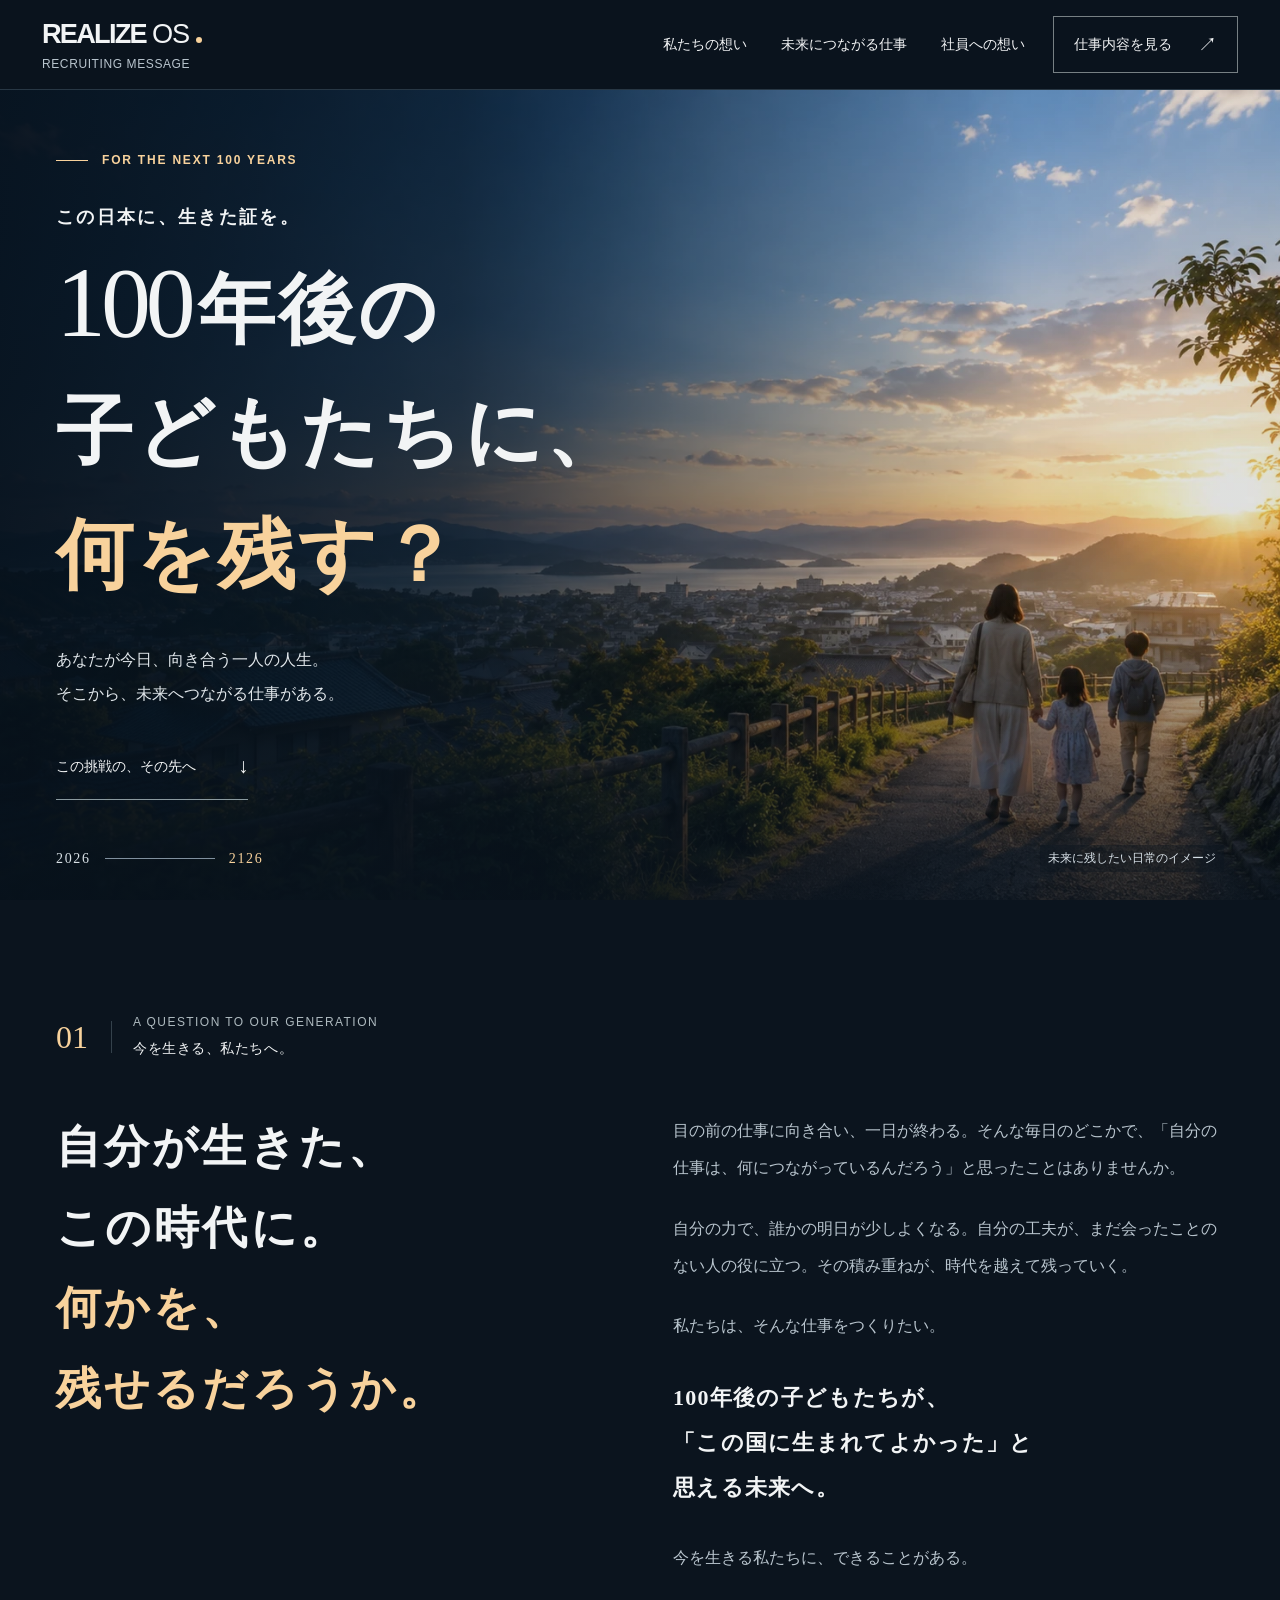
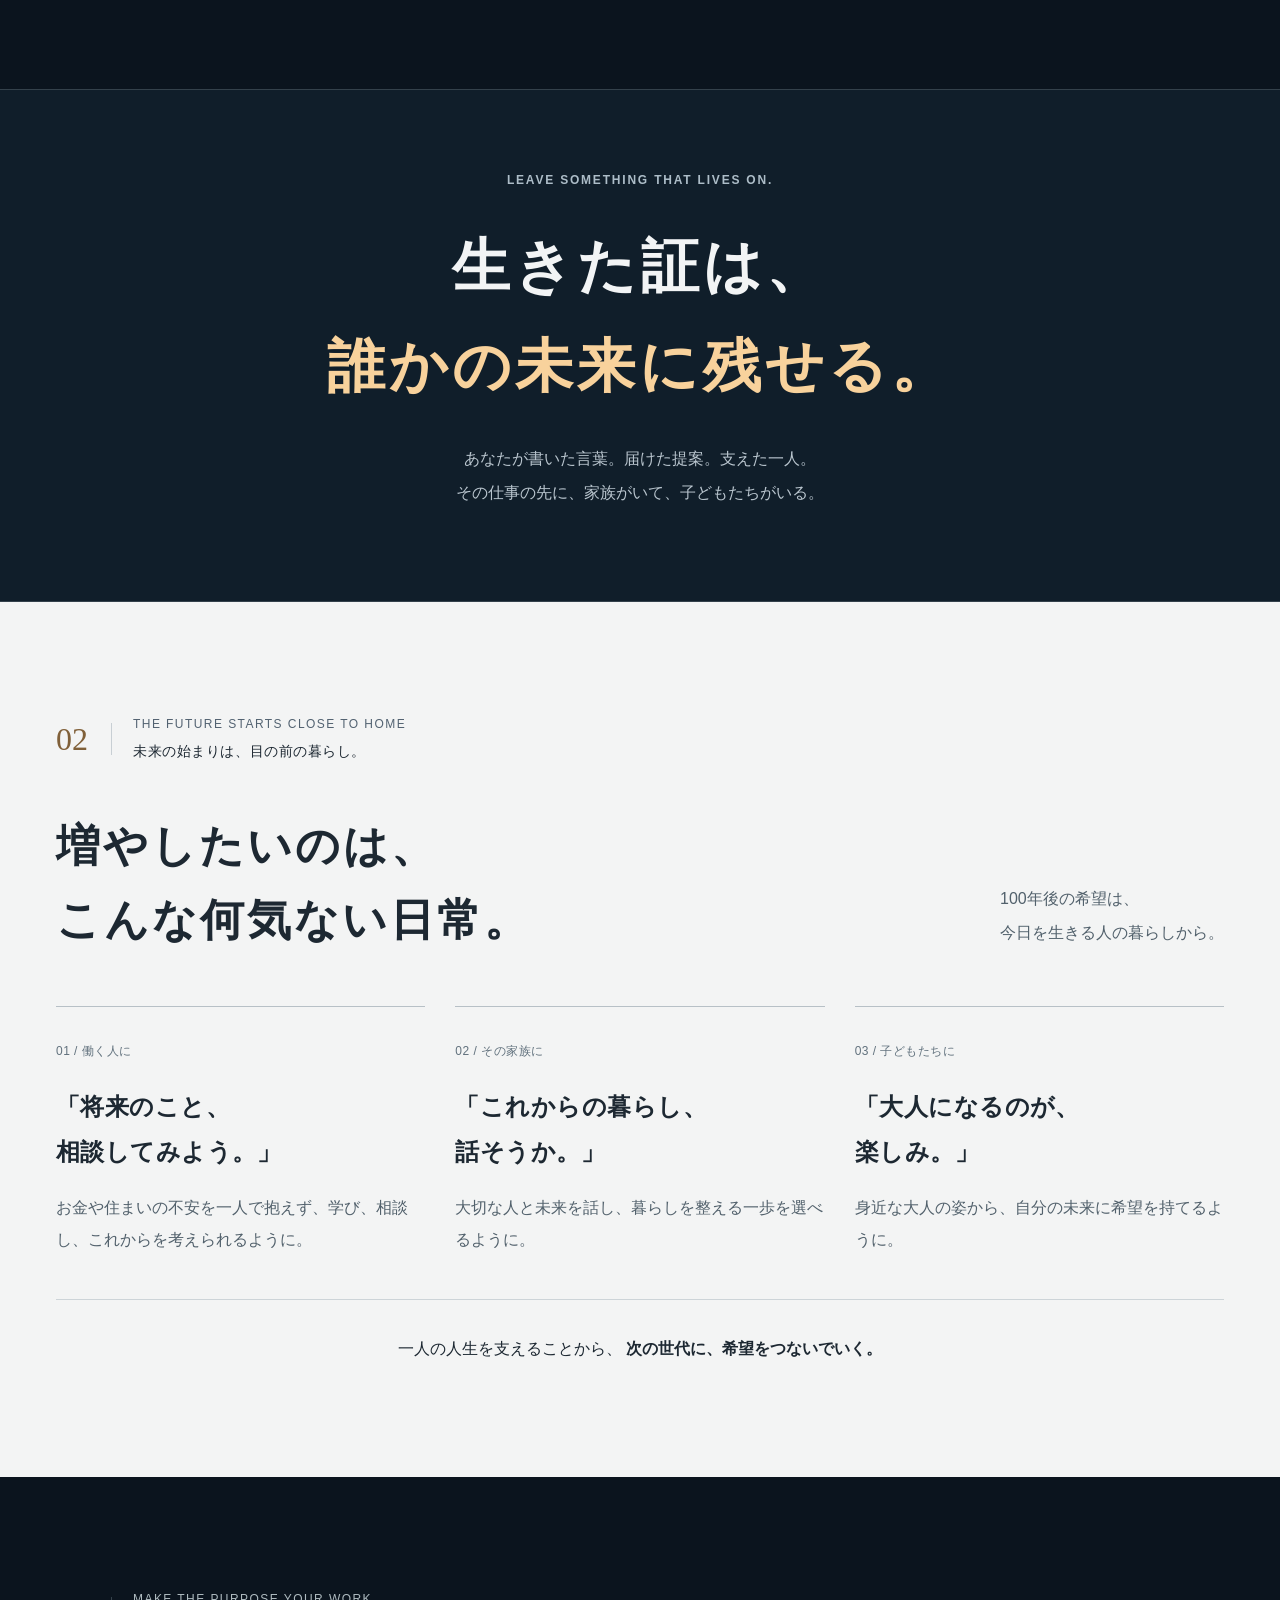
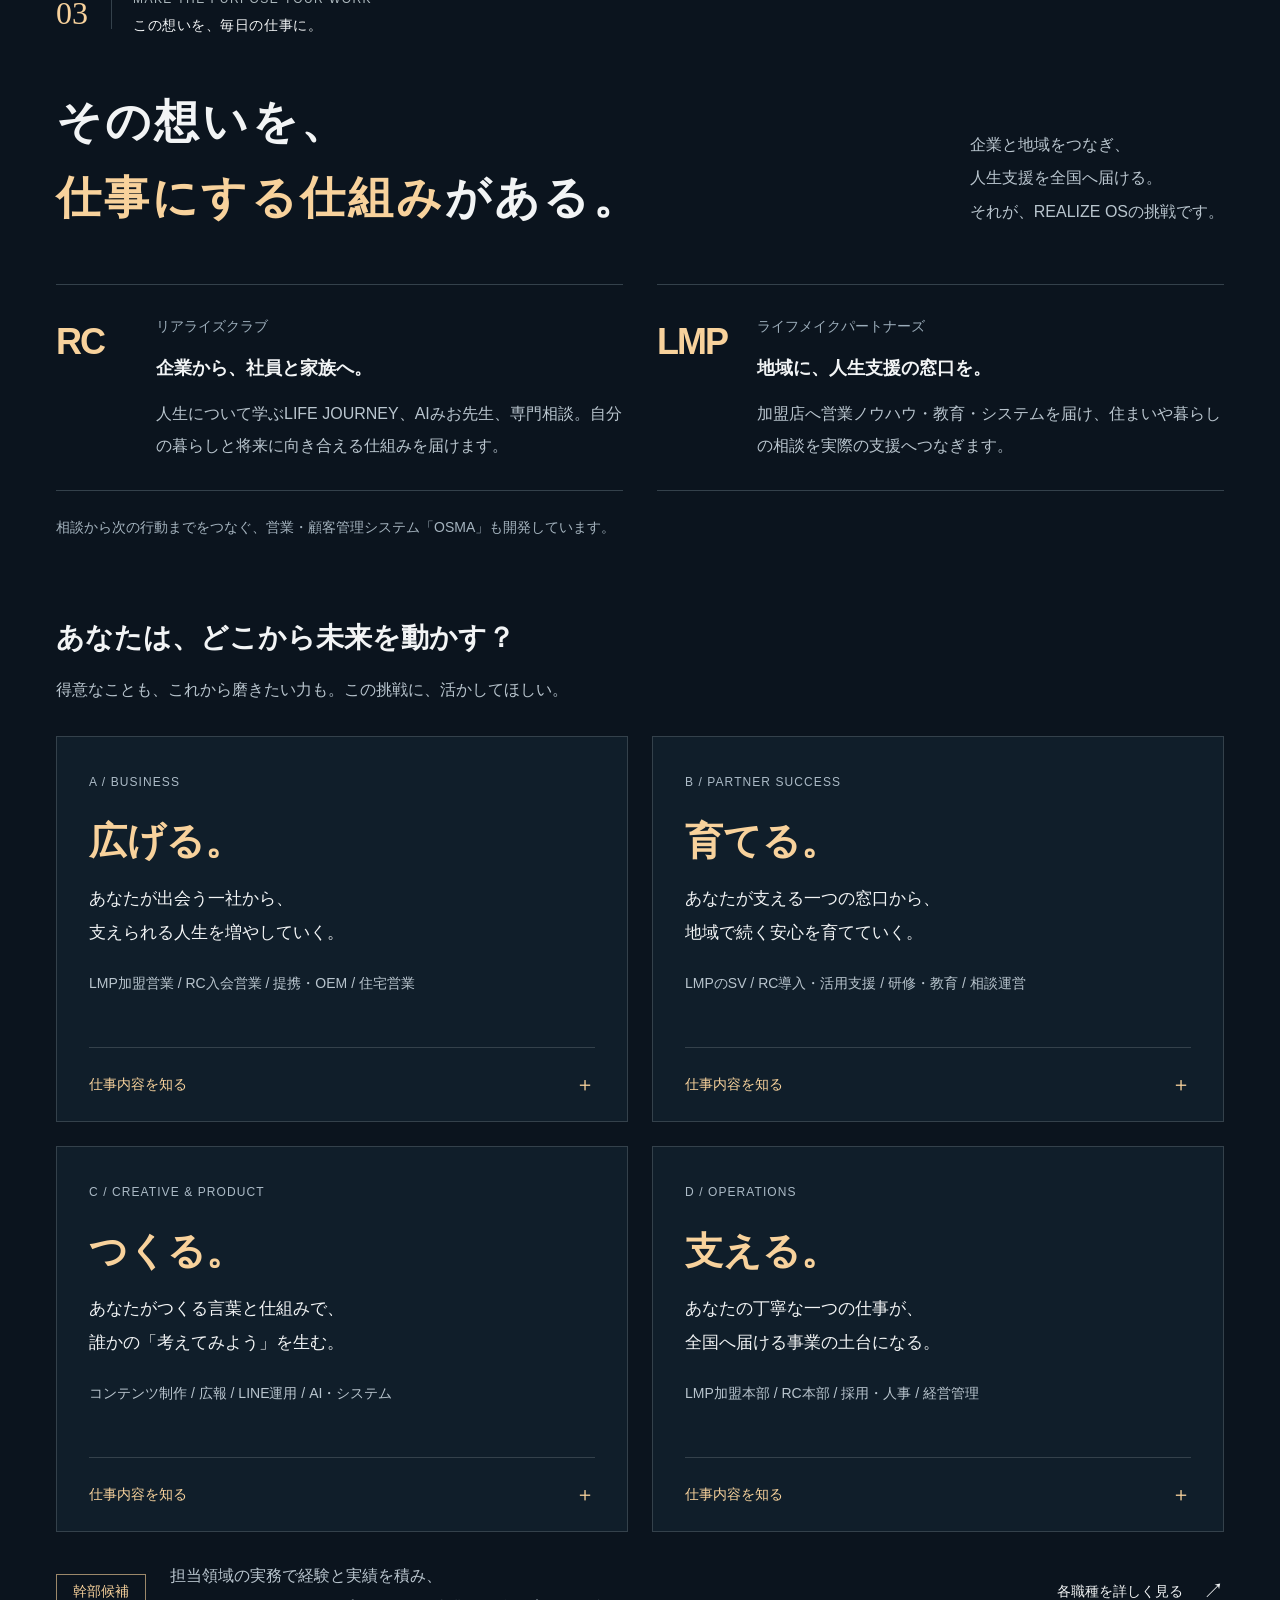
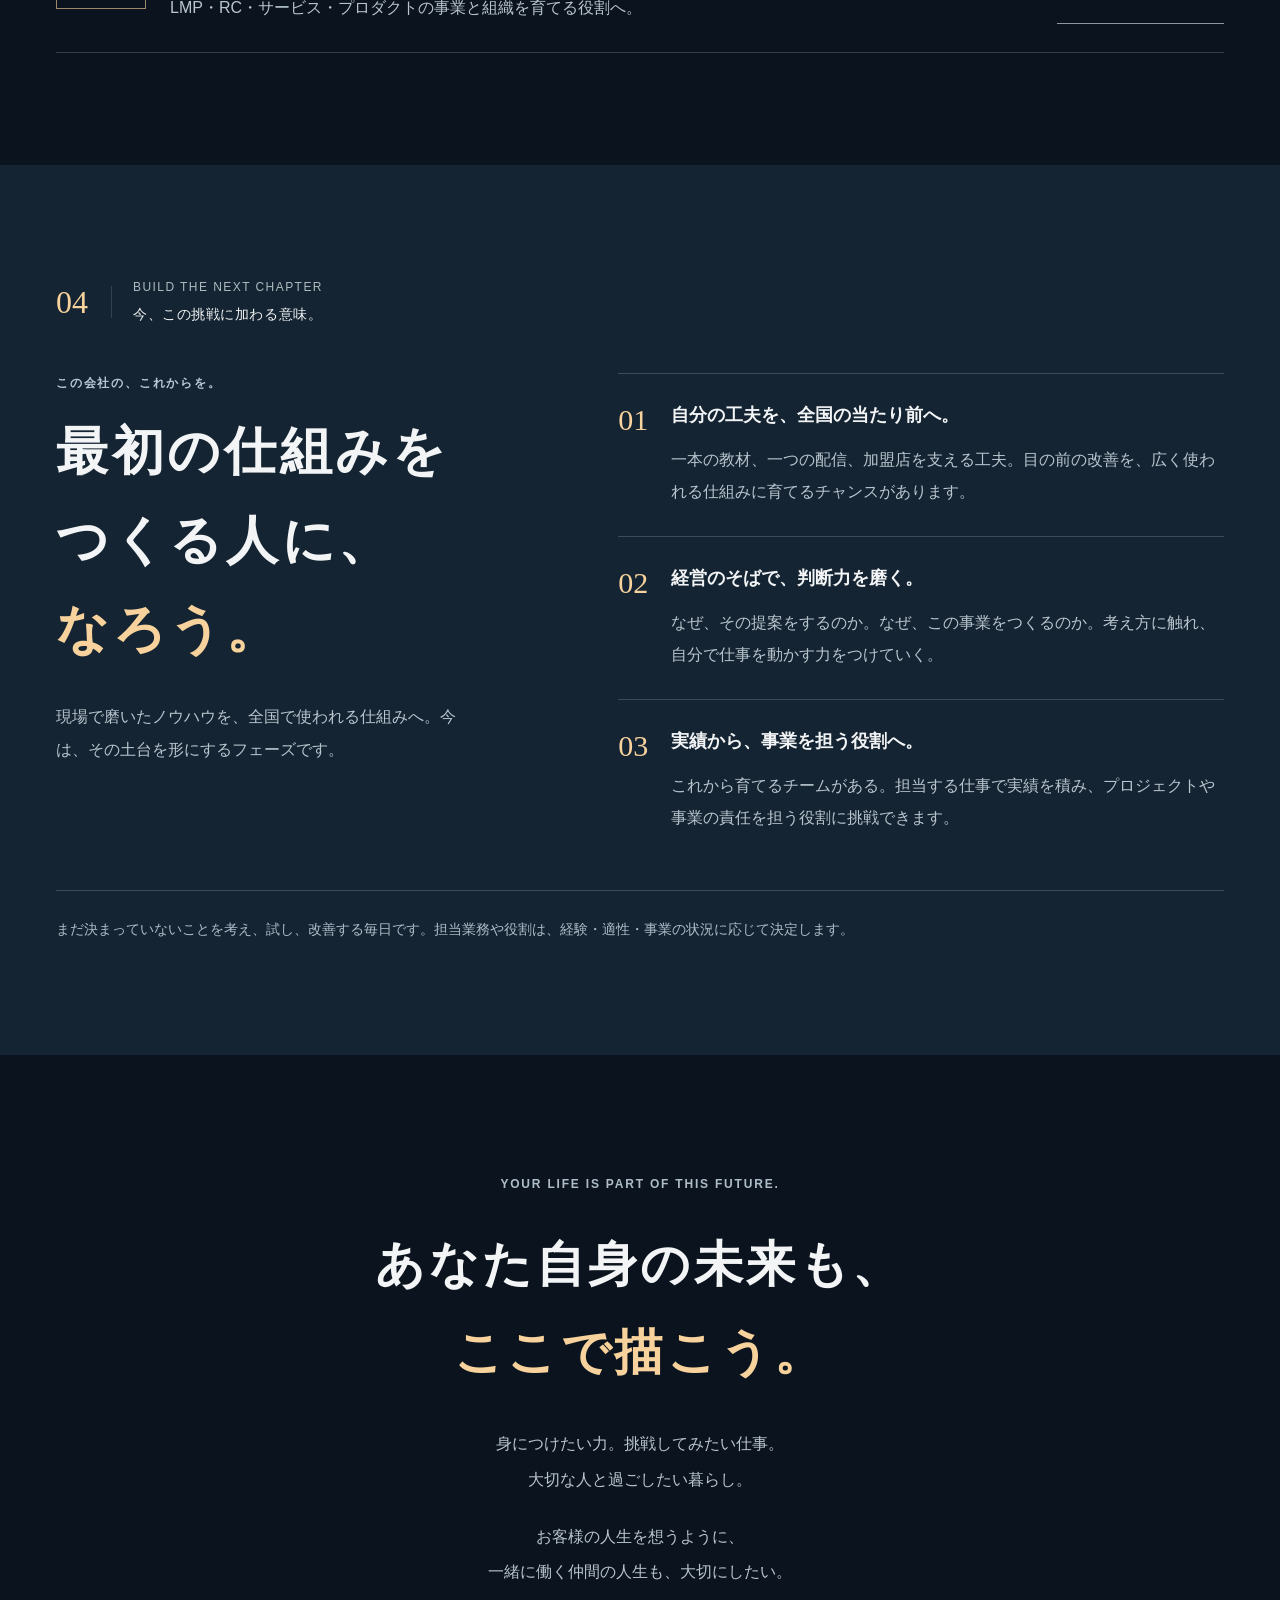
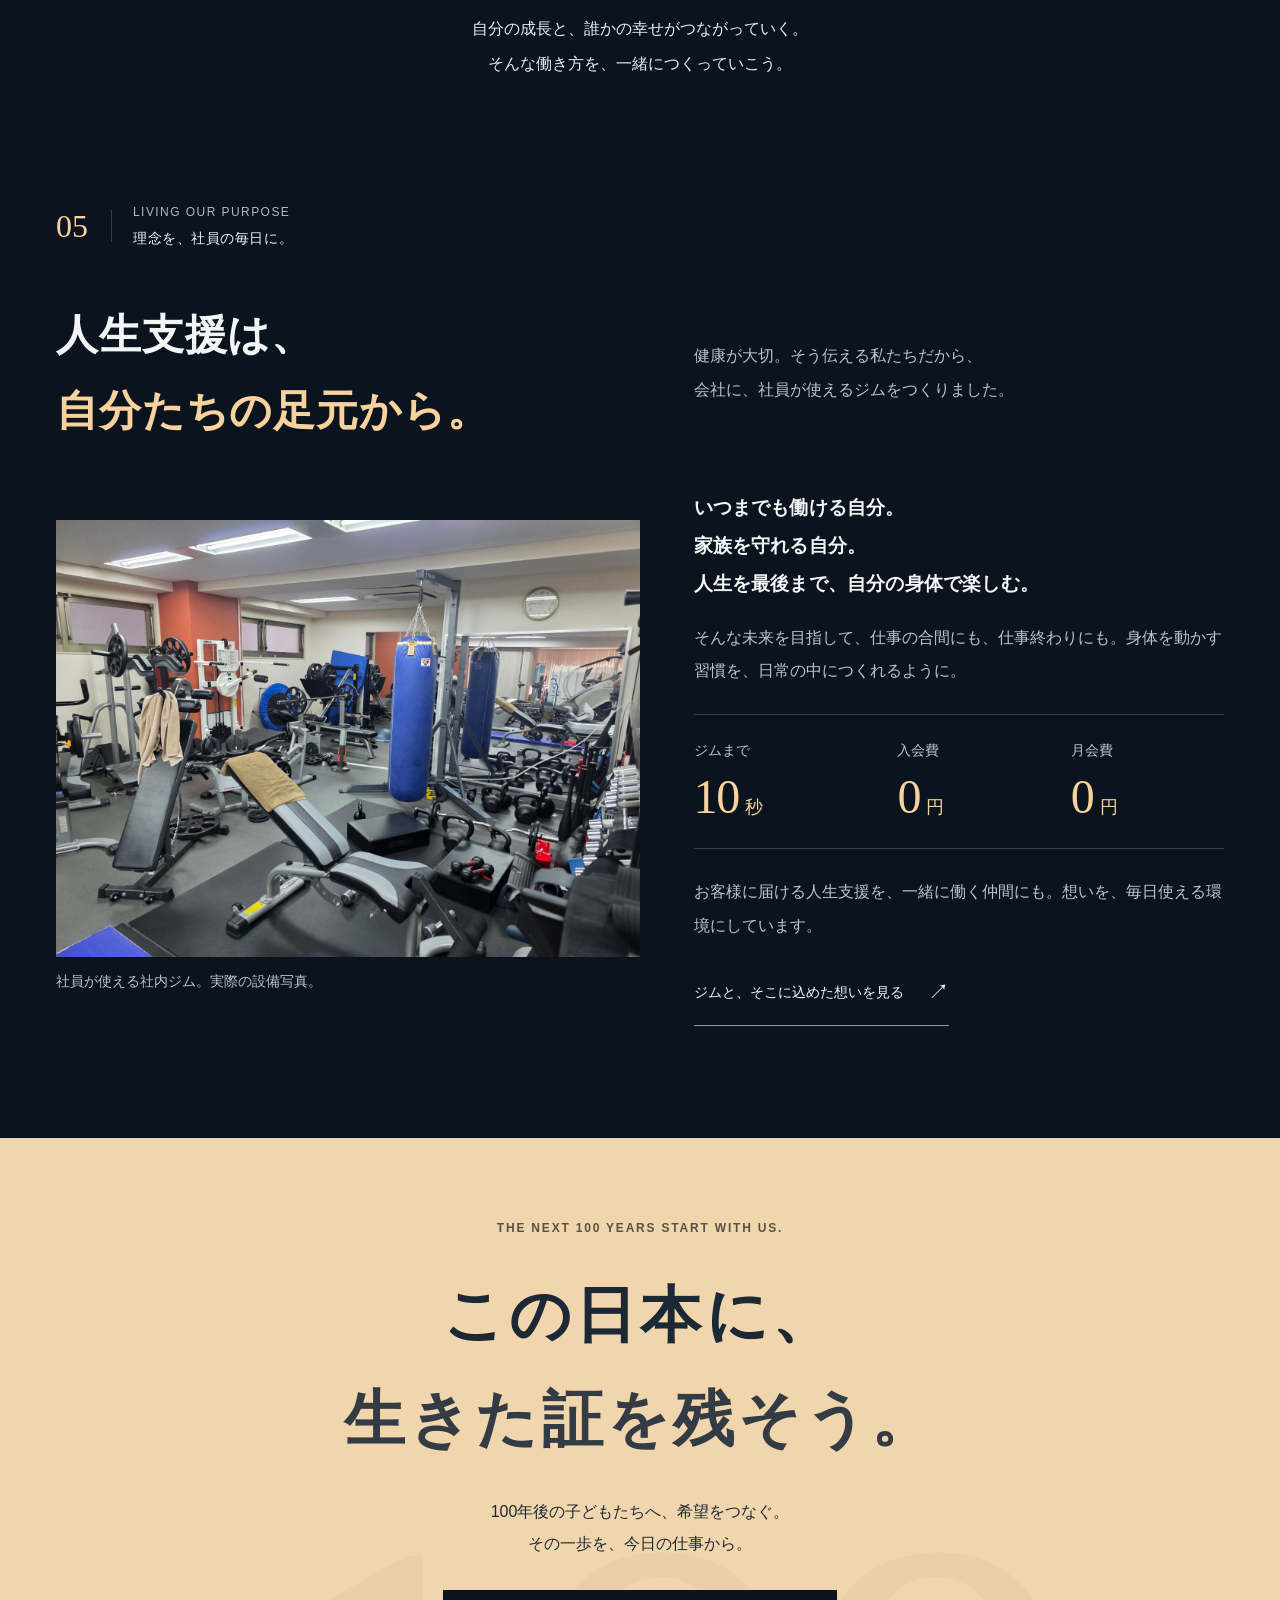
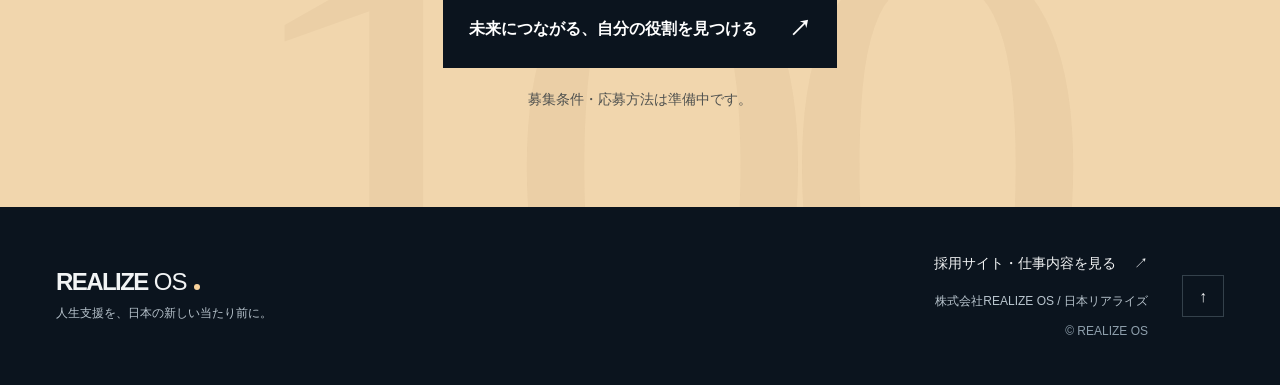
==== commit 8b66284f: "スマホで文字・画像が崩れないよう修正 BudouXによる文節改行（3本共通スクリプト）、見出しの改行を<br>の位置に固定、 スマホで人物が画面端で切れないよう画像位置を調整。  Co-Authore" ====
--- a/index.html
+++ b/index.html
@@ -1,106 +1,99 @@
-<!doctype html>
+<!DOCTYPE html>
+
 <html lang="ja">
 <head>
-  <meta charset="utf-8">
-  <meta name="viewport" content="width=device-width, initial-scale=1">
-  <meta name="theme-color" content="#0b141e">
-  <title>100年後の子どもたちに、何を残す？｜REALIZE OS 採用</title>
-  <meta name="description" content="この日本に、生きた証を。今日を生きる人の暮らしを支え、100年後の子どもたちへ希望をつなぐ。REALIZE OSの仕事と、今この挑戦に加わる意味。">
-  <meta property="og:type" content="website">
-  <meta property="og:locale" content="ja_JP">
-  <meta property="og:title" content="100年後の子どもたちに、何を残す？｜REALIZE OS 採用">
-  <meta property="og:description" content="この日本に、生きた証を。あなたの仕事を、誰かの未来に残そう。">
-  <meta property="og:url" content="https://nrealize6078-hue.github.io/realizeos-100years-lp/">
-  <link rel="canonical" href="https://nrealize6078-hue.github.io/realizeos-100years-lp/">
-  <link rel="icon" type="image/svg+xml" href="data:image/svg+xml,%3Csvg xmlns='http://www.w3.org/2000/svg' viewBox='0 0 64 64'%3E%3Crect width='64' height='64' rx='16' fill='%23164af0'/%3E%3Cpath d='M17 48V16h17c10 0 16 5 16 13 0 6-3 10-8 12l9 7H36l-9-10v10zm10-22v5h8c3 0 4-1 4-3s-1-2-4-2z' fill='white'/%3E%3C/svg%3E">
-  <link rel="stylesheet" href="styles.css">
-  <script src="script.js" defer></script>
+<meta charset="utf-8"/>
+<meta content="width=device-width, initial-scale=1" name="viewport"/>
+<meta content="#0b141e" name="theme-color"/>
+<title>100年後の子どもたちに、何を残す？｜REALIZE OS 採用</title>
+<meta content="この日本に、生きた証を。今日を生きる人の暮らしを支え、100年後の子どもたちへ希望をつなぐ。REALIZE OSの仕事と、今この挑戦に加わる意味。" name="description"/>
+<meta content="website" property="og:type"/>
+<meta content="ja_JP" property="og:locale"/>
+<meta content="100年後の子どもたちに、何を残す？｜REALIZE OS 採用" property="og:title"/>
+<meta content="この日本に、生きた証を。あなたの仕事を、誰かの未来に残そう。" property="og:description"/>
+<meta content="https://nrealize6078-hue.github.io/realizeos-100years-lp/" property="og:url"/>
+<link href="https://nrealize6078-hue.github.io/realizeos-100years-lp/" rel="canonical"/>
+<link href="data:image/svg+xml,%3Csvg xmlns='http://www.w3.org/2000/svg' viewBox='0 0 64 64'%3E%3Crect width='64' height='64' rx='16' fill='%23164af0'/%3E%3Cpath d='M17 48V16h17c10 0 16 5 16 13 0 6-3 10-8 12l9 7H36l-9-10v10zm10-22v5h8c3 0 4-1 4-3s-1-2-4-2z' fill='white'/%3E%3C/svg%3E" rel="icon" type="image/svg+xml"/>
+<link href="styles.css?v=20261003" rel="stylesheet"/>
+<script defer="" src="script.js"></script>
 </head>
 <body>
-  <a class="skip" href="#main">本文へ進む</a>
-  <header class="header">
-    <a class="brand" href="https://realizeos-careers.uminchu-t0422.chatgpt.site/" aria-label="REALIZE OS 採用サイト"><span>REALIZE<span class="os">OS</span><i aria-hidden="true"></i></span><small>RECRUITING MESSAGE</small></a>
-    <nav aria-label="メインメニュー"><a href="#message">私たちの想い</a><a href="#work">未来につながる仕事</a><a href="#gym">社員への想い</a></nav>
-    <a class="header-link" href="https://realizeos-careers.uminchu-t0422.chatgpt.site/#jobs">仕事内容を見る <span aria-hidden="true">↗</span></a>
-  </header>
-  <main id="main">
-    <section class="hero" id="top" aria-labelledby="hero-title">
-      <div class="hero-image"><img src="assets/future.webp" alt="朝の光に向かって、親子が歩いていく日本の街のイメージ" width="1672" height="941" fetchpriority="high"><div></div></div>
-      <div class="hero-content shell">
-        <p class="eyebrow"><span></span> FOR THE NEXT 100 YEARS</p>
-        <p class="hero-intro">この日本に、生きた証を。</p>
-        <h1 id="hero-title"><span><em>100</em>年後の</span><span>子どもたちに、</span><span class="gold">何を残す？</span></h1>
-        <p class="hero-copy">あなたが今日、向き合う一人の人生。<br>そこから、未来へつながる仕事がある。</p>
-        <a class="text-link" href="#message">この挑戦の、その先へ <span aria-hidden="true">↓</span></a>
-      </div>
-      <div class="hero-base shell"><div class="century"><span>2026</span><i aria-hidden="true"></i><span>2126</span></div><span class="visual-note">未来に残したい日常のイメージ</span></div>
-    </section>
-
-    <section class="message section shell" id="message" aria-labelledby="message-title">
-      <div class="chapter"><span>01</span><p>A QUESTION TO OUR GENERATION<br><small>今を生きる、私たちへ。</small></p></div>
-      <div class="message-grid"><h2 id="message-title">自分が生きた、<br>この時代に。<br><span>何かを、<br>残せるだろうか。</span></h2><div class="prose">
-        <p>目の前の仕事に向き合い、一日が終わる。そんな毎日のどこかで、「自分の仕事は、何につながっているんだろう」と思ったことはありませんか。</p>
-        <p>自分の力で、誰かの明日が少しよくなる。自分の工夫が、まだ会ったことのない人の役に立つ。その積み重ねが、時代を越えて残っていく。</p>
-        <p>私たちは、そんな仕事をつくりたい。</p>
-        <p class="message-emphasis">100年後の子どもたちが、<br>「この国に生まれてよかった」と<br>思える未来へ。</p>
-        <p>今を生きる私たちに、できることがある。</p>
-      </div></div>
-    </section>
-
-    <section class="statement" aria-labelledby="statement-title"><div class="shell"><p class="eyebrow">LEAVE SOMETHING THAT LIVES ON.</p><h2 id="statement-title">生きた証は、<br><span>誰かの未来に残せる。</span></h2><p>あなたが書いた言葉。届けた提案。支えた一人。<br class="desktop">その仕事の先に、家族がいて、子どもたちがいる。</p></div></section>
-
-    <section class="everyday section" aria-labelledby="everyday-title"><div class="shell">
-      <div class="chapter"><span>02</span><p>THE FUTURE STARTS CLOSE TO HOME<br><small>未来の始まりは、目の前の暮らし。</small></p></div>
-      <div class="section-top"><h2 id="everyday-title">増やしたいのは、<br>こんな何気ない日常。</h2><p>100年後の希望は、<br>今日を生きる人の暮らしから。</p></div>
-      <div class="everyday-grid">
-        <article><span class="small-index">01 / 働く人に</span><h3>「将来のこと、<br>相談してみよう。」</h3><p>お金や住まいの不安を一人で抱えず、学び、相談し、これからを考えられるように。</p></article>
-        <article><span class="small-index">02 / その家族に</span><h3>「これからの暮らし、<br>話そうか。」</h3><p>大切な人と未来を話し、暮らしを整える一歩を選べるように。</p></article>
-        <article><span class="small-index">03 / 子どもたちに</span><h3>「大人になるのが、<br>楽しみ。」</h3><p>身近な大人の姿から、自分の未来に希望を持てるように。</p></article>
-      </div>
-      <p class="everyday-close">一人の人生を支えることから、<br class="mobile"><strong>次の世代に、希望をつないでいく。</strong></p>
-    </div></section>
-
-    <section class="work section shell" id="work" aria-labelledby="work-title">
-      <div class="chapter"><span>03</span><p>MAKE THE PURPOSE YOUR WORK<br><small>この想いを、毎日の仕事に。</small></p></div>
-      <div class="section-top"><h2 id="work-title">その想いを、<br><span class="gold">仕事にする仕組み</span>がある。</h2><p>企業と地域をつなぎ、<br>人生支援を全国へ届ける。<br>それが、REALIZE OSの挑戦です。</p></div>
-      <div class="business-row">
-        <article><span class="business-name">RC</span><div><p class="business-sub">リアライズクラブ</p><h3>企業から、社員と家族へ。</h3><p>人生について学ぶLIFE JOURNEY、AIみお先生、専門相談。自分の暮らしと将来に向き合える仕組みを届けます。</p></div></article>
-        <article><span class="business-name">LMP</span><div><p class="business-sub">ライフメイクパートナーズ</p><h3>地域に、人生支援の窓口を。</h3><p>加盟店へ営業ノウハウ・教育・システムを届け、住まいや暮らしの相談を実際の支援へつなぎます。</p></div></article>
-      </div>
-      <p class="systems-note">相談から次の行動までをつなぐ、営業・顧客管理システム「OSMA」も開発しています。</p>
-      <div class="role-intro"><h3>あなたは、どこから未来を動かす？</h3><p>得意なことも、これから磨きたい力も。<br class="mobile">この挑戦に、活かしてほしい。</p></div>
-      <div class="role-grid">
-        <article class="role"><span class="role-no">A / BUSINESS</span><h3>広げる。</h3><p class="role-promise">あなたが出会う一社から、<br>支えられる人生を増やしていく。</p><p class="role-titles">LMP加盟営業 / RC入会営業 / 提携・OEM / 住宅営業</p><details><summary>仕事内容を知る<span aria-hidden="true">＋</span></summary><div><p>経営者の想いや課題を聞き、LMP加盟やRC導入を提案。提携先との新しい事業づくりや、日本リアライズでの住まいの相談・提案・実行支援も担います。</p><p class="role-start">仕事への入り口〈例〉：企業リサーチ、提案準備、商談同行。</p></div></details></article>
-        <article class="role"><span class="role-no">B / PARTNER SUCCESS</span><h3>育てる。</h3><p class="role-promise">あなたが支える一つの窓口から、<br>地域で続く安心を育てていく。</p><p class="role-titles">LMPのSV / RC導入・活用支援 / 研修・教育 / 相談運営</p><details><summary>仕事内容を知る<span aria-hidden="true">＋</span></summary><div><p>加盟店の立ち上げや営業活動、入会企業の利用開始と定着を支援。研修、相談の担当者への振り分け、対応状況の確認も進めます。</p><p class="role-start">仕事への入り口〈例〉：研修の運営補助、利用案内、問い合わせ対応。</p></div></details></article>
-        <article class="role"><span class="role-no">C / CREATIVE &amp; PRODUCT</span><h3>つくる。</h3><p class="role-promise">あなたがつくる言葉と仕組みで、<br>誰かの「考えてみよう」を生む。</p><p class="role-titles">コンテンツ制作 / 広報 / LINE運用 / AI・システム</p><details><summary>仕事内容を知る<span aria-hidden="true">＋</span></summary><div><p>動画・教材・診断・LPの制作、SNS発信、LINE配信と改善。OSMAやAIサービスの企画・開発・運用を通して、日々使われる人生支援を育てます。</p><p class="role-start">仕事への入り口〈例〉：制作、配信設定、利用者の声の整理、動作確認。</p></div></details></article>
-        <article class="role"><span class="role-no">D / OPERATIONS</span><h3>支える。</h3><p class="role-promise">あなたの丁寧な一つの仕事が、<br>全国へ届ける事業の土台になる。</p><p class="role-titles">LMP加盟本部 / RC本部 / 採用・人事 / 経営管理</p><details><summary>仕事内容を知る<span aria-hidden="true">＋</span></summary><div><p>加盟・入会手続き、研修手配、会員管理、請求、問い合わせ対応。採用・育成、経理・予算管理を通して、成長する組織を支えます。</p><p class="role-start">仕事への入り口〈例〉：手続きや運営の補助から、業務の改善・仕組み化へ。</p></div></details></article>
-      </div>
-      <div class="leaders"><span>幹部候補</span><p>担当領域の実務で経験と実績を積み、<br class="desktop">LMP・RC・サービス・プロダクトの事業と組織を育てる役割へ。</p><a class="text-link" href="https://realizeos-careers.uminchu-t0422.chatgpt.site/#jobs">各職種を詳しく見る <span aria-hidden="true">↗</span></a></div>
-    </section>
-
-    <section class="now section" id="now" aria-labelledby="now-title"><div class="shell">
-      <div class="chapter"><span>04</span><p>BUILD THE NEXT CHAPTER<br><small>今、この挑戦に加わる意味。</small></p></div>
-      <div class="now-grid"><div><p class="eyebrow">この会社の、これからを。</p><h2 id="now-title">最初の仕組みを<br>つくる人に、<br><span class="gold">なろう。</span></h2><p class="now-copy">現場で磨いたノウハウを、全国で使われる仕組みへ。今は、その土台を形にするフェーズです。</p></div><div class="opportunities">
-        <article><span>01</span><div><h3>自分の工夫を、全国の当たり前へ。</h3><p>一本の教材、一つの配信、加盟店を支える工夫。目の前の改善を、広く使われる仕組みに育てるチャンスがあります。</p></div></article>
-        <article><span>02</span><div><h3>経営のそばで、判断力を磨く。</h3><p>なぜ、その提案をするのか。なぜ、この事業をつくるのか。考え方に触れ、自分で仕事を動かす力をつけていく。</p></div></article>
-        <article><span>03</span><div><h3>実績から、事業を担う役割へ。</h3><p>これから育てるチームがある。担当する仕事で実績を積み、プロジェクトや事業の責任を担う役割に挑戦できます。</p></div></article>
-      </div></div>
-      <p class="now-note">まだ決まっていないことを考え、試し、改善する毎日です。担当業務や役割は、経験・適性・事業の状況に応じて決定します。</p>
-    </div></section>
-
-    <section class="you section shell" aria-labelledby="you-title"><span class="eyebrow">YOUR LIFE IS PART OF THIS FUTURE.</span><h2 id="you-title">あなた自身の未来も、<br><span class="gold">ここで描こう。</span></h2><div class="you-prose"><p>身につけたい力。挑戦してみたい仕事。<br class="desktop">大切な人と過ごしたい暮らし。</p><p>お客様の人生を想うように、<br>一緒に働く仲間の人生も、大切にしたい。</p><p>自分の成長と、誰かの幸せがつながっていく。<br class="desktop">そんな働き方を、一緒につくっていこう。</p></div></section>
-
-    <section class="gym-evidence section shell" id="gym" aria-labelledby="gym-title">
-      <div class="chapter"><span>05</span><p>LIVING OUR PURPOSE<br><small>理念を、社員の毎日に。</small></p></div>
-      <div class="gym-evidence-heading"><h2 id="gym-title">人生支援は、<br><span class="gold">自分たちの足元から。</span></h2><p>健康が大切。そう伝える私たちだから、<br class="desktop">会社に、社員が使えるジムをつくりました。</p></div>
-      <div class="gym-evidence-grid">
-        <figure><img src="assets/office-gym-boxing.jpg" width="1536" height="1152" loading="lazy" decoding="async" alt="サンドバッグやウェイトを備えた、REALIZE OSの社内ジムの実際の写真"><figcaption>社員が使える社内ジム。実際の設備写真。</figcaption></figure>
-        <div class="gym-evidence-copy"><p class="gym-wishes">いつまでも働ける自分。<br>家族を守れる自分。<br>人生を最後まで、自分の身体で楽しむ。</p><p>そんな未来を目指して、仕事の合間にも、仕事終わりにも。身体を動かす習慣を、日常の中につくれるように。</p><dl class="gym-evidence-metrics"><div><dt>ジムまで</dt><dd><strong>10</strong>秒</dd></div><div><dt>入会費</dt><dd><strong>0</strong>円</dd></div><div><dt>月会費</dt><dd><strong>0</strong>円</dd></div></dl><p>お客様に届ける人生支援を、一緒に働く仲間にも。想いを、毎日使える環境にしています。</p><a class="text-link" href="https://realizeos-careers.uminchu-t0422.chatgpt.site/#gym">ジムと、そこに込めた想いを見る <span aria-hidden="true">↗</span></a></div>
-      </div>
-    </section>
-
-    <section class="final-call" aria-labelledby="final-title"><div class="shell"><p class="eyebrow">THE NEXT 100 YEARS START WITH US.</p><h2 id="final-title">この日本に、<br><span>生きた証を残そう。</span></h2><p class="final-sub">100年後の子どもたちへ、希望をつなぐ。<br>その一歩を、今日の仕事から。</p><a class="button" href="#work">未来につながる、自分の役割を見つける <span aria-hidden="true">↗</span></a><p class="recruitment-note">募集条件・応募方法は準備中です。</p></div><span class="hundred" aria-hidden="true">100</span></section>
-  </main>
-  <footer class="footer shell"><a class="brand" href="https://realizeos-careers.uminchu-t0422.chatgpt.site/"><span>REALIZE<span class="os">OS</span><i aria-hidden="true"></i></span><small>人生支援を、日本の新しい当たり前に。</small></a><div><a href="https://realizeos-careers.uminchu-t0422.chatgpt.site/">採用サイト・仕事内容を見る <span aria-hidden="true">↗</span></a><p>株式会社REALIZE OS / 日本リアライズ</p><small>© REALIZE OS</small></div><a class="top-link" href="#top" aria-label="ページの先頭へ">↑</a></footer>
+<a class="skip" href="#main">本文へ進む</a>
+<header class="header">
+<a aria-label="REALIZE OS 採用サイト" class="brand" href="https://nrealize6078-hue.github.io/realizeos-careers-lp/"><span>REALIZE<span class="os">OS</span><i aria-hidden="true"></i></span><small>RECRUITING MESSAGE</small></a>
+<nav aria-label="メインメニュー"><a href="#message"><w-l><w-b>私たちの</w-b><w-b>想い</w-b></w-l></a><a href="#work"><w-l><w-b>未来に</w-b><w-b>つながる</w-b><w-b>仕事</w-b></w-l></a><a href="#gym"><w-l><w-b>社員への</w-b><w-b>想い</w-b></w-l></a></nav>
+<a class="header-link" href="https://nrealize6078-hue.github.io/realizeos-careers-lp/#jobs"><w-l><w-b>仕事内容を</w-b><w-b>見る</w-b> </w-l><span aria-hidden="true">↗</span></a>
+</header>
+<main id="main">
+<section aria-labelledby="hero-title" class="hero" id="top">
+<div class="hero-image"><img alt="朝の光に向かって、親子が歩いていく日本の街のイメージ" fetchpriority="high" height="941" src="assets/future.webp" width="1672"/><div></div></div>
+<div class="hero-content shell">
+<p class="eyebrow"><span></span> FOR THE NEXT 100 YEARS</p>
+<p class="hero-intro"><w-b>この</w-b><w-b>日本に、</w-b><w-b>生きた</w-b><w-b>証を。</w-b></p>
+<h1 id="hero-title"><span><em>100</em><w-b>年後の</w-b></span><span><w-b>子どもたちに、</w-b></span><span class="gold"><w-b>何を</w-b><w-b>残す？</w-b></span></h1>
+<p class="hero-copy"><w-b>あなたが</w-b><w-b>今日、</w-b><w-b>向き合う</w-b><w-b>一人の</w-b><w-b>人生。</w-b><br/><w-b>そこから、</w-b><w-b>未来へ</w-b><w-b>つながる</w-b><w-b>仕事が</w-b><w-b>ある。</w-b></p>
+<a class="text-link" href="#message"><w-l><w-b>この</w-b><w-b>挑戦の、</w-b><w-b>その</w-b><w-b>先へ</w-b> </w-l><span aria-hidden="true">↓</span></a>
+</div>
+<div class="hero-base shell"><div class="century"><span>2026</span><i aria-hidden="true"></i><span>2126</span></div><span class="visual-note"><w-b>未来に</w-b><w-b>残したい</w-b><w-b>日常の</w-b><w-b>イメージ</w-b></span></div>
+</section>
+<section aria-labelledby="message-title" class="message section shell" id="message">
+<div class="chapter"><span>01</span><p>A QUESTION TO OUR GENERATION<br/><small><w-b>今を</w-b><w-b>生きる、</w-b><w-b>私たちへ。</w-b></small></p></div>
+<div class="message-grid"><h2 id="message-title"><w-b>自分が</w-b><w-b>生きた、</w-b><br/><w-b>この</w-b><w-b>時代に。</w-b><br/><span><w-b>何かを、</w-b><br/><w-b>残せるだろうか。</w-b></span></h2><div class="prose">
+<p><w-b>目の前の</w-b><w-b>仕事に</w-b><w-b>向き合い、</w-b><w-b>一日が</w-b><w-b>終わる。</w-b><w-b>そんな</w-b><w-b>毎日の</w-b><w-b>どこかで、</w-b><w-b>「自分の</w-b><w-b>仕事は、</w-b><w-b>何に</w-b><w-b>つながっているんだろう」と</w-b><w-b>思った</w-b><w-b>ことは</w-b><w-b>ありませんか。</w-b></p>
+<p><w-b>自分の</w-b><w-b>力で、</w-b><w-b>誰かの</w-b><w-b>明日が</w-b><w-b>少し</w-b><w-b>よくなる。</w-b><w-b>自分の</w-b><w-b>工夫が、</w-b><w-b>まだ</w-b><w-b>会った</w-b><w-b>ことの</w-b><w-b>ない</w-b><w-b>人の</w-b><w-b>役に</w-b><w-b>立つ。</w-b><w-b>その</w-b><w-b>積み重ねが、</w-b><w-b>時代を</w-b><w-b>越えて</w-b><w-b>残っていく。</w-b></p>
+<p><w-b>私たちは、</w-b><w-b>そんな</w-b><w-b>仕事を</w-b><w-b>つくりたい。</w-b></p>
+<p class="message-emphasis" data-fit="" style="--fit:5.735vw;--fit-cap:20px"><w-b>100年後の</w-b><w-b>子どもたちが、</w-b><br/><w-b>「この</w-b><w-b>国に</w-b><w-b>生まれてよかった」と</w-b><br/><w-b>思える</w-b><w-b>未来へ。</w-b></p>
+<p><w-b>今を</w-b><w-b>生きる</w-b><w-b>私たちに、</w-b><w-b>できる</w-b><w-b>ことがある。</w-b></p>
+</div></div>
+</section>
+<section aria-labelledby="statement-title" class="statement"><div class="shell"><p class="eyebrow">LEAVE SOMETHING THAT LIVES ON.</p><h2 id="statement-title"><w-b>生きた</w-b><w-b>証は、</w-b><br/><span><w-b>誰かの</w-b><w-b>未来に</w-b><w-b>残せる。</w-b></span></h2><p><w-b>あなたが</w-b><w-b>書いた</w-b><w-b>言葉。</w-b><w-b>届けた</w-b><w-b>提案。</w-b><w-b>支えた</w-b><w-b>一人。</w-b><br class="desktop"/><w-b>その</w-b><w-b>仕事の</w-b><w-b>先に、</w-b><w-b>家族が</w-b><w-b>いて、</w-b><w-b>子どもたちが</w-b><w-b>いる。</w-b></p></div></section>
+<section aria-labelledby="everyday-title" class="everyday section"><div class="shell">
+<div class="chapter"><span>02</span><p>THE FUTURE STARTS CLOSE TO HOME<br/><small><w-b>未来の</w-b><w-b>始まりは、</w-b><w-b>目の前の</w-b><w-b>暮らし。</w-b></small></p></div>
+<div class="section-top"><h2 id="everyday-title"><w-b>増や</w-b><w-b>したいのは、</w-b><br/><w-b>こんな</w-b><w-b>何気ない</w-b><w-b>日常。</w-b></h2><p><w-b>100年後の</w-b><w-b>希望は、</w-b><br/><w-b>今日を</w-b><w-b>生きる</w-b><w-b>人の</w-b><w-b>暮らしから。</w-b></p></div>
+<div class="everyday-grid">
+<article><span class="small-index"><w-b>01 / 働く</w-b><w-b>人に</w-b></span><h3><w-b>「将来の</w-b><w-b>こと、</w-b><br/><w-b>相談してみよう。」</w-b></h3><p><w-b>お金や</w-b><w-b>住まいの</w-b><w-b>不安を</w-b><w-b>一人で</w-b><w-b>抱えず、</w-b><w-b>学び、</w-b><w-b>相談し、</w-b><w-b>これからを</w-b><w-b>考えられるように。</w-b></p></article>
+<article><span class="small-index"><w-b>02 /</w-b> <w-b>その</w-b><w-b>家族に</w-b></span><h3><w-b>「これからの</w-b><w-b>暮らし、</w-b><br/><w-b>話そうか。」</w-b></h3><p><w-b>大切な</w-b><w-b>人と</w-b><w-b>未来を</w-b><w-b>話し、</w-b><w-b>暮らしを</w-b><w-b>整える</w-b><w-b>一歩を</w-b><w-b>選べるように。</w-b></p></article>
+<article><span class="small-index"><w-b>03 / 子どもたちに</w-b></span><h3><w-b>「大人に</w-b><w-b>なるのが、</w-b><br/><w-b>楽しみ。」</w-b></h3><p><w-b>身近な</w-b><w-b>大人の</w-b><w-b>姿から、</w-b><w-b>自分の</w-b><w-b>未来に</w-b><w-b>希望を</w-b><w-b>持てるように。</w-b></p></article>
+</div>
+<p class="everyday-close"><w-b>一人の</w-b><w-b>人生を</w-b><w-b>支える</w-b><w-b>ことから、</w-b><br class="mobile"/><strong><w-b>次の</w-b><w-b>世代に、</w-b><w-b>希望を</w-b><w-b>つないでいく。</w-b></strong></p>
+</div></section>
+<section aria-labelledby="work-title" class="work section shell" id="work">
+<div class="chapter"><span>03</span><p>MAKE THE PURPOSE YOUR WORK<br/><small><w-b>この</w-b><w-b>想いを、</w-b><w-b>毎日の</w-b><w-b>仕事に。</w-b></small></p></div>
+<div class="section-top"><h2 data-fit="" id="work-title" style="--fit:7.669vw;--fit-cap:32.25px"><w-b>その</w-b><w-b>想いを、</w-b><br/><w-b><span class="gold">仕事にする仕組み</span>がある。</w-b></h2><p><w-b>企業と</w-b><w-b>地域を</w-b><w-b>つなぎ、</w-b><br/><w-b>人生支援を</w-b><w-b>全国へ</w-b><w-b>届ける。</w-b><br/><w-b>それが、</w-b><w-b>REALIZE OSの</w-b><w-b>挑戦です。</w-b></p></div>
+<div class="business-row">
+<article><span class="business-name">RC</span><div><p class="business-sub"><w-b>リアライズクラブ</w-b></p><h3><w-b>企業から、</w-b><w-b>社員と</w-b><w-b>家族へ。</w-b></h3><p><w-b>人生に</w-b><w-b>ついて</w-b><w-b>学ぶLIFE JOURNEY、</w-b><w-b>AIみお先生、</w-b><w-b>専門相談。</w-b><w-b>自分の</w-b><w-b>暮らしと</w-b><w-b>将来に</w-b><w-b>向き合える</w-b><w-b>仕組みを</w-b><w-b>届けます。</w-b></p></div></article>
+<article><span class="business-name">LMP</span><div><p class="business-sub"><w-b>ライフメイクパートナーズ</w-b></p><h3><w-b>地域に、</w-b><w-b>人生支援の</w-b><w-b>窓口を。</w-b></h3><p><w-b>加盟店へ</w-b><w-b>営業ノウハウ・</w-b><w-b>教育・システムを</w-b><w-b>届け、</w-b><w-b>住まいや</w-b><w-b>暮らしの</w-b><w-b>相談を</w-b><w-b>実際の</w-b><w-b>支援へ</w-b><w-b>つなぎます。</w-b></p></div></article>
+</div>
+<p class="systems-note"><w-b>相談から</w-b><w-b>次の</w-b><w-b>行動までを</w-b><w-b>つなぐ、</w-b><w-b>営業・顧客管理システム</w-b><w-b>「OSMA」も</w-b><w-b>開発しています。</w-b></p>
+<div class="role-intro"><h3><w-b>あなたは、</w-b><w-b>どこから</w-b><w-b>未来を</w-b><w-b>動かす？</w-b></h3><p><w-b>得意な</w-b><w-b>ことも、</w-b><w-b>これから</w-b><w-b>磨きたい</w-b><w-b>力も。</w-b><br class="mobile"/><w-b>この</w-b><w-b>挑戦に、</w-b><w-b>活かしてほしい。</w-b></p></div>
+<div class="role-grid">
+<article class="role"><span class="role-no">A / BUSINESS</span><h3><w-b>広げる。</w-b></h3><p class="role-promise"><w-b>あなたが</w-b><w-b>出会う</w-b><w-b>一社から、</w-b><br/><w-b>支えられる</w-b><w-b>人生を</w-b><w-b>増やしていく。</w-b></p><p class="role-titles"><w-b>LMP加盟営業 /</w-b> <w-b>RC入会営業 /</w-b> <w-b>提携・OEM /</w-b> <w-b>住宅営業</w-b></p><details><summary><w-l><w-b>仕事内容を</w-b><w-b>知る</w-b></w-l><span aria-hidden="true">＋</span></summary><div><p><w-b>経営者の</w-b><w-b>想いや</w-b><w-b>課題を</w-b><w-b>聞き、</w-b><w-b>LMP加盟や</w-b><w-b>RC導入を</w-b><w-b>提案。</w-b><w-b>提携先との</w-b><w-b>新しい</w-b><w-b>事業づくりや、</w-b><w-b>日本リアライズでの</w-b><w-b>住まいの</w-b><w-b>相談・提案・実行支援も</w-b><w-b>担います。</w-b></p><p class="role-start"><w-b>仕事への</w-b><w-b>入り口〈例〉：企業リサーチ、</w-b><w-b>提案準備、</w-b><w-b>商談同行。</w-b></p></div></details></article>
+<article class="role"><span class="role-no">B / PARTNER SUCCESS</span><h3><w-b>育てる。</w-b></h3><p class="role-promise"><w-b>あなたが</w-b><w-b>支える</w-b><w-b>一つの</w-b><w-b>窓口から、</w-b><br/><w-b>地域で</w-b><w-b>続く</w-b><w-b>安心を</w-b><w-b>育てていく。</w-b></p><p class="role-titles"><w-b>LMPの</w-b><w-b>SV /</w-b> <w-b>RC導入・活用支援 /</w-b> <w-b>研修・教育 /</w-b> <w-b>相談運営</w-b></p><details><summary><w-l><w-b>仕事内容を</w-b><w-b>知る</w-b></w-l><span aria-hidden="true">＋</span></summary><div><p><w-b>加盟店の</w-b><w-b>立ち上げや</w-b><w-b>営業活動、</w-b><w-b>入会企業の</w-b><w-b>利用開始と</w-b><w-b>定着を</w-b><w-b>支援。</w-b><w-b>研修、</w-b><w-b>相談の</w-b><w-b>担当者への</w-b><w-b>振り分け、</w-b><w-b>対応状況の</w-b><w-b>確認も</w-b><w-b>進めます。</w-b></p><p class="role-start"><w-b>仕事への</w-b><w-b>入り口〈例〉：研修の</w-b><w-b>運営補助、</w-b><w-b>利用案内、</w-b><w-b>問い合わせ対応。</w-b></p></div></details></article>
+<article class="role"><span class="role-no">C / CREATIVE &amp; PRODUCT</span><h3><w-b>つくる。</w-b></h3><p class="role-promise"><w-b>あなたが</w-b><w-b>つくる</w-b><w-b>言葉と</w-b><w-b>仕組みで、</w-b><br/><w-b>誰かの</w-b><w-b>「考えてみよう」を</w-b><w-b>生む。</w-b></p><p class="role-titles"><w-b>コンテンツ制作 /</w-b> <w-b>広報 /</w-b> <w-b>LINE運用 /</w-b> <w-b>AI・システム</w-b></p><details><summary><w-l><w-b>仕事内容を</w-b><w-b>知る</w-b></w-l><span aria-hidden="true">＋</span></summary><div><p><w-b>動画・教材・診断・LPの</w-b><w-b>制作、</w-b><w-b>SNS発信、</w-b><w-b>LINE配信と</w-b><w-b>改善。</w-b><w-b>OSMAや</w-b><w-b>AIサービスの</w-b><w-b>企画・開発・運用を</w-b><w-b>通して、</w-b><w-b>日々</w-b><w-b>使われる</w-b><w-b>人生支援を</w-b><w-b>育てます。</w-b></p><p class="role-start"><w-b>仕事への</w-b><w-b>入り口〈例〉：制作、</w-b><w-b>配信設定、</w-b><w-b>利用者の</w-b><w-b>声の</w-b><w-b>整理、</w-b><w-b>動作確認。</w-b></p></div></details></article>
+<article class="role"><span class="role-no">D / OPERATIONS</span><h3><w-b>支える。</w-b></h3><p class="role-promise"><w-b>あなたの</w-b><w-b>丁寧な</w-b><w-b>一つの</w-b><w-b>仕事が、</w-b><br/><w-b>全国へ</w-b><w-b>届ける</w-b><w-b>事業の</w-b><w-b>土台に</w-b><w-b>なる。</w-b></p><p class="role-titles"><w-b>LMP加盟本部 /</w-b> <w-b>RC本部 /</w-b> <w-b>採用・人事 /</w-b> <w-b>経営管理</w-b></p><details><summary><w-l><w-b>仕事内容を</w-b><w-b>知る</w-b></w-l><span aria-hidden="true">＋</span></summary><div><p><w-b>加盟・入会手続き、</w-b><w-b>研修手配、</w-b><w-b>会員管理、</w-b><w-b>請求、</w-b><w-b>問い合わせ対応。</w-b><w-b>採用・育成、</w-b><w-b>経理・予算管理を</w-b><w-b>通して、</w-b><w-b>成長する</w-b><w-b>組織を</w-b><w-b>支えます。</w-b></p><p class="role-start"><w-b>仕事への</w-b><w-b>入り口〈例〉：手続きや</w-b><w-b>運営の</w-b><w-b>補助から、</w-b><w-b>業務の</w-b><w-b>改善・</w-b><w-b>仕組み化へ。</w-b></p></div></details></article>
+</div>
+<div class="leaders"><span><w-b>幹部候補</w-b></span><p><w-b>担当領域の</w-b><w-b>実務で</w-b><w-b>経験と</w-b><w-b>実績を</w-b><w-b>積み、</w-b><br class="desktop"/><w-b>LMP・</w-b><w-b>RC・サービス・</w-b><w-b>プロダクトの</w-b><w-b>事業と</w-b><w-b>組織を</w-b><w-b>育てる</w-b><w-b>役割へ。</w-b></p><a class="text-link" href="https://nrealize6078-hue.github.io/realizeos-careers-lp/#jobs"><w-l><w-b>各職種を</w-b><w-b>詳しく</w-b><w-b>見る</w-b> </w-l><span aria-hidden="true">↗</span></a></div>
+</section>
+<section aria-labelledby="now-title" class="now section" id="now"><div class="shell">
+<div class="chapter"><span>04</span><p>BUILD THE NEXT CHAPTER<br/><small><w-b>今、</w-b><w-b>この</w-b><w-b>挑戦に</w-b><w-b>加わる</w-b><w-b>意味。</w-b></small></p></div>
+<div class="now-grid"><div><p class="eyebrow"><w-b>この</w-b><w-b>会社の、</w-b><w-b>これからを。</w-b></p><h2 id="now-title"><w-b>最初の</w-b><w-b>仕組みを</w-b><br/><w-b>つくる</w-b><w-b>人に、</w-b><br/><span class="gold"><w-b>なろう。</w-b></span></h2><p class="now-copy"><w-b>現場で</w-b><w-b>磨いた</w-b><w-b>ノウハウを、</w-b><w-b>全国で</w-b><w-b>使われる</w-b><w-b>仕組みへ。</w-b><w-b>今は、</w-b><w-b>その</w-b><w-b>土台を</w-b><w-b>形に</w-b><w-b>する</w-b><w-b>フェーズです。</w-b></p></div><div class="opportunities">
+<article><span>01</span><div><h3><w-b>自分の</w-b><w-b>工夫を、</w-b><w-b>全国の</w-b><w-b>当たり前へ。</w-b></h3><p><w-b>一本の</w-b><w-b>教材、</w-b><w-b>一つの</w-b><w-b>配信、</w-b><w-b>加盟店を</w-b><w-b>支える</w-b><w-b>工夫。</w-b><w-b>目の前の</w-b><w-b>改善を、</w-b><w-b>広く</w-b><w-b>使われる</w-b><w-b>仕組みに</w-b><w-b>育てる</w-b><w-b>チャンスが</w-b><w-b>あります。</w-b></p></div></article>
+<article><span>02</span><div><h3><w-b>経営の</w-b><w-b>そばで、</w-b><w-b>判断力を</w-b><w-b>磨く。</w-b></h3><p><w-b>なぜ、</w-b><w-b>その</w-b><w-b>提案を</w-b><w-b>するのか。</w-b><w-b>なぜ、</w-b><w-b>この</w-b><w-b>事業を</w-b><w-b>つくるのか。</w-b><w-b>考え方に</w-b><w-b>触れ、</w-b><w-b>自分で</w-b><w-b>仕事を</w-b><w-b>動かす力を</w-b><w-b>つけていく。</w-b></p></div></article>
+<article><span>03</span><div><h3><w-b>実績から、</w-b><w-b>事業を</w-b><w-b>担う</w-b><w-b>役割へ。</w-b></h3><p><w-b>これから</w-b><w-b>育てる</w-b><w-b>チームが</w-b><w-b>ある。</w-b><w-b>担当する</w-b><w-b>仕事で</w-b><w-b>実績を</w-b><w-b>積み、</w-b><w-b>プロジェクトや</w-b><w-b>事業の</w-b><w-b>責任を</w-b><w-b>担う</w-b><w-b>役割に</w-b><w-b>挑戦できます。</w-b></p></div></article>
+</div></div>
+<p class="now-note"><w-b>まだ</w-b><w-b>決まっていない</w-b><w-b>ことを</w-b><w-b>考え、</w-b><w-b>試し、</w-b><w-b>改善する</w-b><w-b>毎日です。</w-b><w-b>担当業務や</w-b><w-b>役割は、</w-b><w-b>経験・適性・事業の</w-b><w-b>状況に</w-b><w-b>応じて</w-b><w-b>決定します。</w-b></p>
+</div></section>
+<section aria-labelledby="you-title" class="you section shell"><span class="eyebrow">YOUR LIFE IS PART OF THIS FUTURE.</span><h2 id="you-title"><w-b>あなた</w-b><w-b>自身の</w-b><w-b>未来も、</w-b><br/><span class="gold"><w-b>ここで</w-b><w-b>描こう。</w-b></span></h2><div class="you-prose"><p><w-b>身に</w-b><w-b>つけたい力。</w-b><w-b>挑戦してみたい</w-b><w-b>仕事。</w-b><br class="desktop"/><w-b>大切な</w-b><w-b>人と</w-b><w-b>過ごしたい</w-b><w-b>暮らし。</w-b></p><p data-fit="" style="--fit:4.604vw;--fit-cap:16px"><w-b>お客様の</w-b><w-b>人生を</w-b><w-b>想うように、</w-b><br/><w-b>一緒に</w-b><w-b>働く</w-b><w-b>仲間の</w-b><w-b>人生も、</w-b><w-b>大切に</w-b><w-b>したい。</w-b></p><p><w-b>自分の</w-b><w-b>成長と、</w-b><w-b>誰かの</w-b><w-b>幸せが</w-b><w-b>つながっていく。</w-b><br class="desktop"/><w-b>そんな</w-b><w-b>働き方を、</w-b><w-b>一緒に</w-b><w-b>つくっていこう。</w-b></p></div></section>
+<section aria-labelledby="gym-title" class="gym-evidence section shell" id="gym">
+<div class="chapter"><span>05</span><p>LIVING OUR PURPOSE<br/><small><w-b>理念を、</w-b><w-b>社員の</w-b><w-b>毎日に。</w-b></small></p></div>
+<div class="gym-evidence-heading"><h2 id="gym-title"><w-b>人生支援は、</w-b><br/><span class="gold"><w-b>自分たちの</w-b><w-b>足元から。</w-b></span></h2><p><w-b>健康が</w-b><w-b>大切。</w-b><w-b>そう</w-b><w-b>伝える</w-b><w-b>私たちだから、</w-b><br class="desktop"/><w-b>会社に、</w-b><w-b>社員が</w-b><w-b>使える</w-b><w-b>ジムを</w-b><w-b>つくりました。</w-b></p></div>
+<div class="gym-evidence-grid">
+<figure><img alt="サンドバッグやウェイトを備えた、REALIZE OSの社内ジムの実際の写真" decoding="async" height="1152" loading="lazy" src="assets/office-gym-boxing.jpg" width="1536"/><figcaption><w-b>社員が</w-b><w-b>使える</w-b><w-b>社内ジム。</w-b><w-b>実際の</w-b><w-b>設備写真。</w-b></figcaption></figure>
+<div class="gym-evidence-copy"><p class="gym-wishes" data-fit="" style="--fit:4.808vw;--fit-cap:18px"><w-b>いつまでも</w-b><w-b>働ける</w-b><w-b>自分。</w-b><br/><w-b>家族を</w-b><w-b>守れる</w-b><w-b>自分。</w-b><br/><w-b>人生を</w-b><w-b>最後まで、</w-b><w-b>自分の</w-b><w-b>身体で</w-b><w-b>楽しむ。</w-b></p><p><w-b>そんな</w-b><w-b>未来を</w-b><w-b>目指して、</w-b><w-b>仕事の</w-b><w-b>合間にも、</w-b><w-b>仕事終わりにも。</w-b><w-b>身体を</w-b><w-b>動かす習慣を、</w-b><w-b>日常の</w-b><w-b>中に</w-b><w-b>つくれるように。</w-b></p><dl class="gym-evidence-metrics"><div><dt><w-b>ジムまで</w-b></dt><dd><strong>10</strong>秒</dd></div><div><dt><w-b>入会費</w-b></dt><dd><strong>0</strong>円</dd></div><div><dt><w-b>月会費</w-b></dt><dd><strong>0</strong>円</dd></div></dl><p><w-b>お客様に</w-b><w-b>届ける</w-b><w-b>人生支援を、</w-b><w-b>一緒に</w-b><w-b>働く</w-b><w-b>仲間にも。</w-b><w-b>想いを、</w-b><w-b>毎日</w-b><w-b>使える</w-b><w-b>環境に</w-b><w-b>しています。</w-b></p><a class="text-link" href="https://nrealize6078-hue.github.io/realizeos-careers-lp/#gym"><w-l><w-b>ジムと、</w-b><w-b>そこに</w-b><w-b>込めた</w-b><w-b>想いを</w-b><w-b>見る</w-b> </w-l><span aria-hidden="true">↗</span></a></div>
+</div>
+</section>
+<section aria-labelledby="final-title" class="final-call"><div class="shell"><p class="eyebrow">THE NEXT 100 YEARS START WITH US.</p><h2 id="final-title"><w-b>この</w-b><w-b>日本に、</w-b><br/><span><w-b>生きた</w-b><w-b>証を</w-b><w-b>残そう。</w-b></span></h2><p class="final-sub" data-fit="" style="--fit:4.677vw;--fit-cap:16px"><w-b>100年後の</w-b><w-b>子どもたちへ、</w-b><w-b>希望を</w-b><w-b>つなぐ。</w-b><br/><w-b>その</w-b><w-b>一歩を、</w-b><w-b>今日の</w-b><w-b>仕事から。</w-b></p><a class="button" href="#work"><span class="button-label"><span><w-b>未来に</w-b><w-b>つながる、</w-b></span><span><w-b>自分の</w-b><w-b>役割を</w-b><w-b>見つける</w-b></span></span> <span aria-hidden="true">↗</span></a><p class="recruitment-note"><w-b>募集条件・応募方法は</w-b><w-b>準備中です。</w-b></p></div><span aria-hidden="true" class="hundred">100</span></section>
+</main>
+<footer class="footer shell"><a class="brand" href="https://nrealize6078-hue.github.io/realizeos-careers-lp/"><span>REALIZE<span class="os">OS</span><i aria-hidden="true"></i></span><small>人生支援を、日本の新しい当たり前に。</small></a><div><a href="https://nrealize6078-hue.github.io/realizeos-careers-lp/"><w-l><w-b>採用サイト・仕事内容を</w-b><w-b>見る</w-b> </w-l><span aria-hidden="true">↗</span></a><p><w-b>株式会社REALIZE OS /</w-b> <w-b>日本リアライズ</w-b></p><small>© REALIZE OS</small></div><a aria-label="ページの先頭へ" class="top-link" href="#top">↑</a></footer>
 <script>(function(){function c(){var b=a.contentDocument||(a.contentWindow&&a.contentWindow.document);if(b){var d=b.createElement('script');d.innerHTML="window.__CF$cv$params={r:'a3c4e71beca511f6',t:'MTc4OTYxNDQ2OA=='};var a=document.createElement('script');a.src='/cdn-cgi/challenge-platform/scripts/jsd/main.js';document.getElementsByTagName('head')[0].appendChild(a);";b.getElementsByTagName('head')[0].appendChild(d)}}if(document.body){var a=document.createElement('iframe');a.height=1;a.width=1;a.style.position='absolute';a.style.top=0;a.style.left=0;a.style.border='none';a.style.visibility='hidden';document.body.appendChild(a);if('loading'!==document.readyState)c();else if(window.addEventListener)document.addEventListener('DOMContentLoaded',c);else{var e=document.onreadystatechange||function(){};document.onreadystatechange=function(b){e(b);'loading'!==document.readyState&&(document.onreadystatechange=e,c())}}}})();</script></body>
 </html>
--- a/styles.css
+++ b/styles.css
@@ -22,3 +22,13 @@
 @media(max-width:960px){.header nav{display:none}.gym-evidence-grid{grid-template-columns:1fr}.gym-evidence-grid figure{max-width:760px}.gym-evidence-heading{grid-template-columns:1fr;gap:22px}.gym-evidence-metrics{max-width:560px}.gym-evidence-copy>p{max-width:660px}}
 @media(max-width:800px){.gym-evidence{padding-top:0}.gym-evidence-heading{margin-bottom:30px}.gym-evidence-heading h2{font-size:2rem}}
 @media(max-width:560px){.gym-evidence-heading h2{font-size:clamp(1.625rem,7.1vw,2rem)}.gym-evidence-copy .gym-wishes{font-size:1.125rem}.gym-evidence-metrics{gap:14px;padding-block:20px}.gym-evidence-metrics strong{font-size:2.75rem}.gym-evidence-metrics dd{gap:4px}.gym-evidence-copy .text-link{gap:16px}.gym-evidence-grid{gap:24px}}
+/* CTAボタンの語中改行を防ぐ（文節単位でのみ折り返す） */
+.button>span.button-label{font-size:inherit;flex-shrink:1}
+.button-label>span{display:inline-block}
+
+/* 文節改行（2026-10-03）: スマホ幅だけ文節を塊にして語の途中で折り返さない */
+w-b,w-l{display:inline}@media(max-width:800px){w-b{display:inline-block}}
+/* 見出しの改行を<br>の位置にそろえる（値は _apply_fit.py） */
+@media(max-width:560px){[data-fit]{font-size:min(var(--fit-cap),var(--fit))!important}}
+/* スマホで家族3人が画面の端で切れないように */
+@media(max-width:800px){.hero-image img{object-position:94% bottom}}
